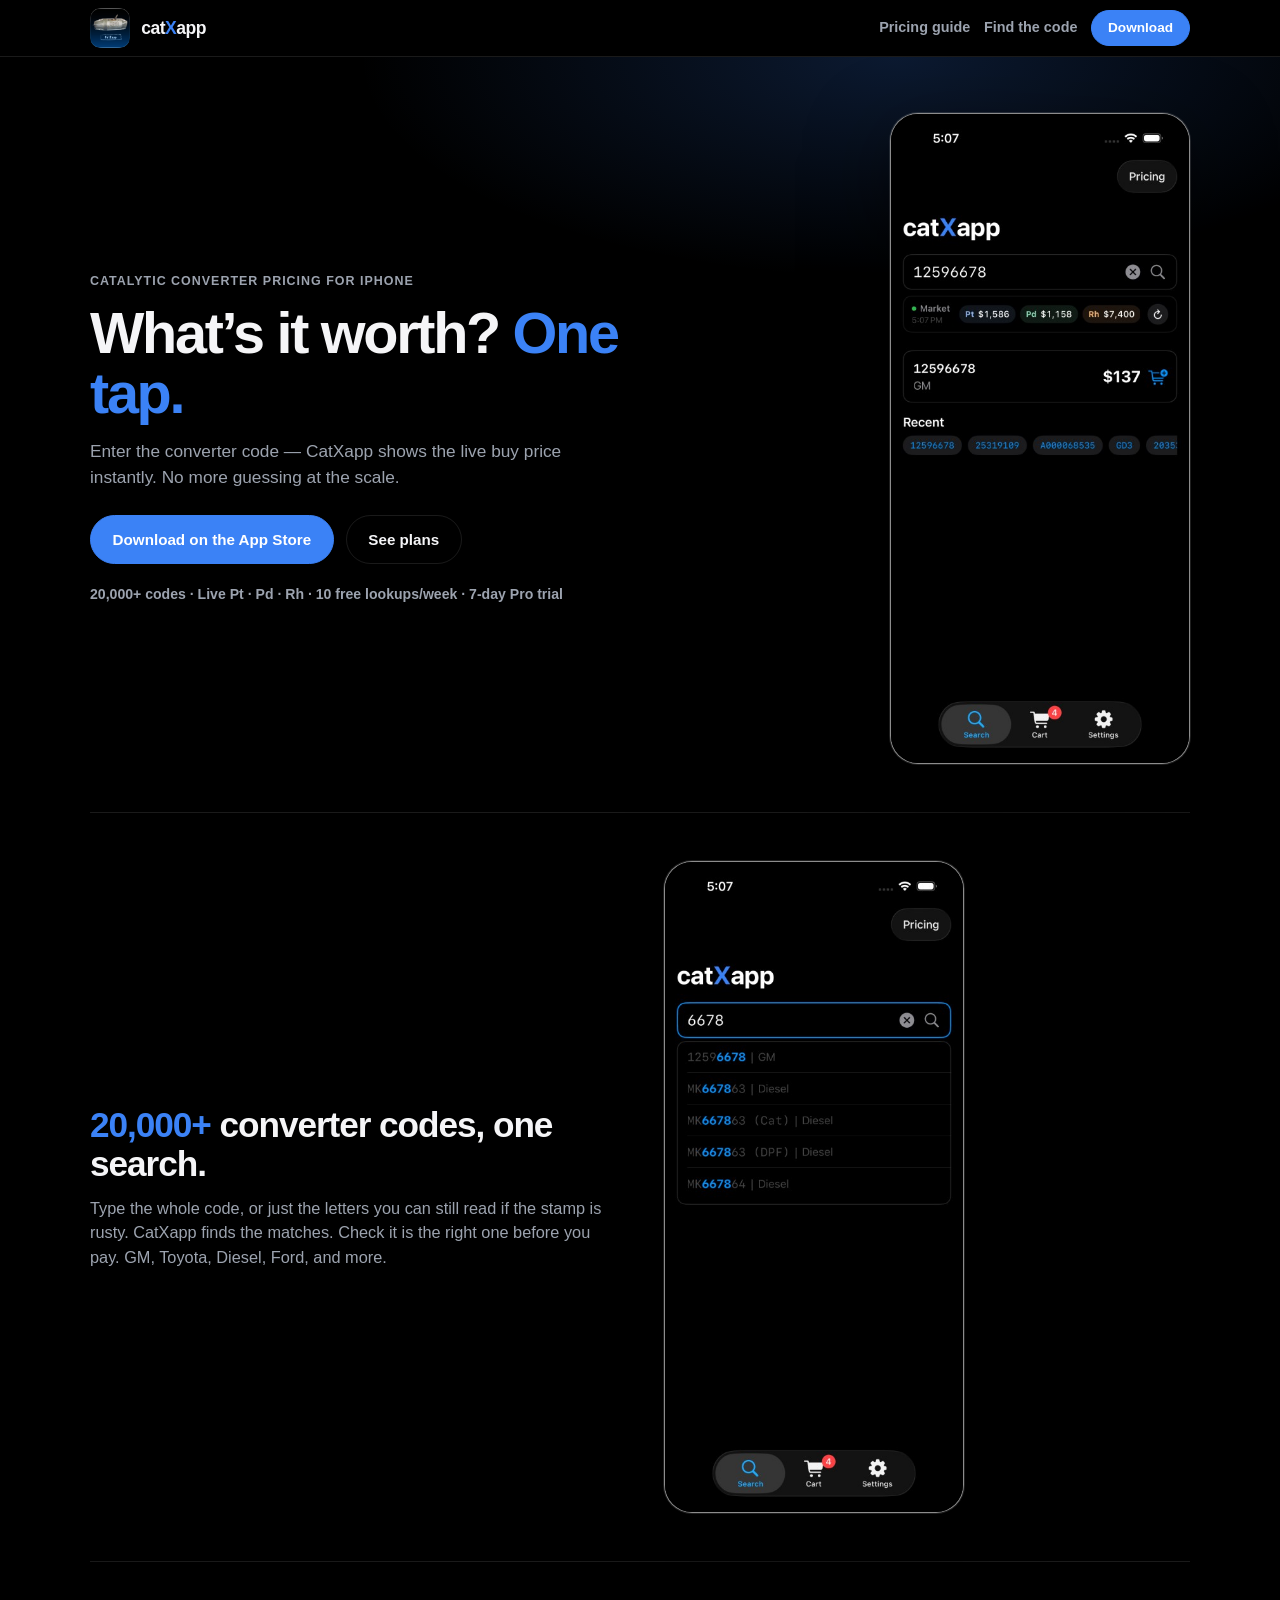
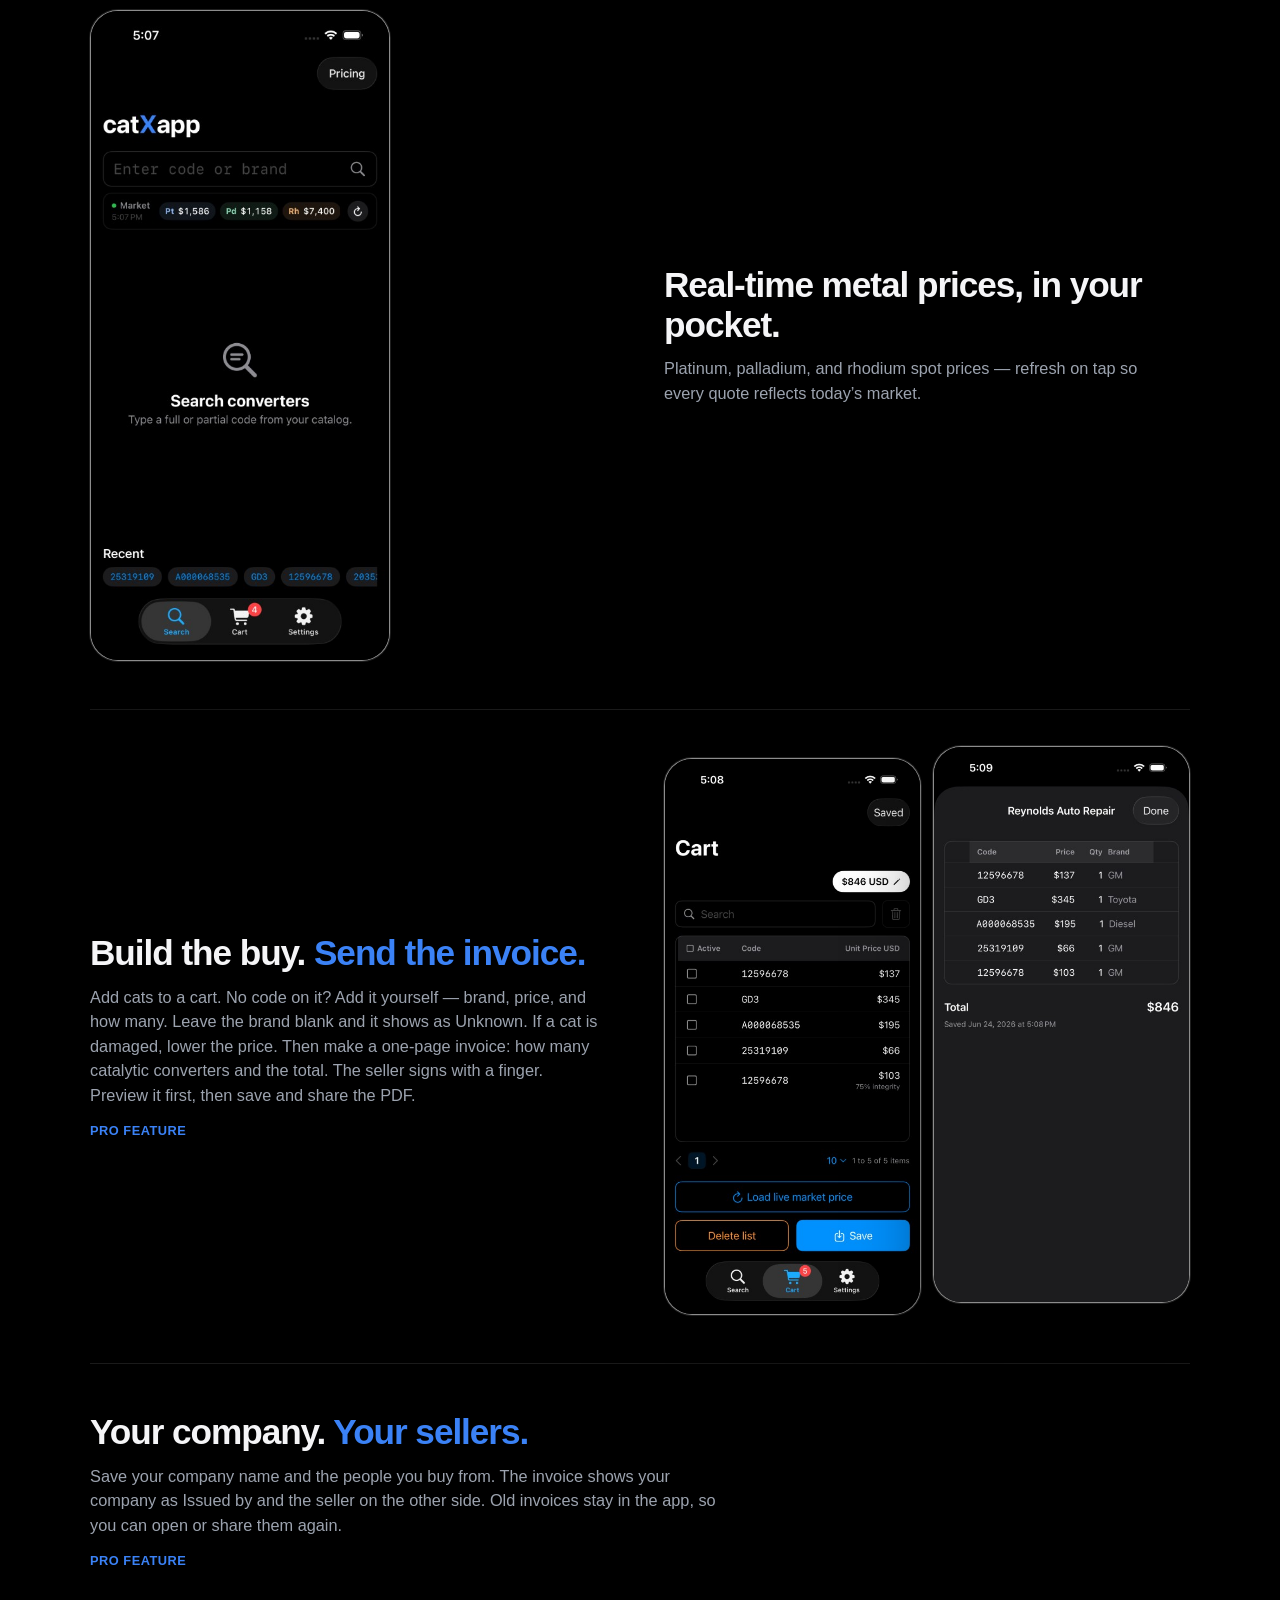
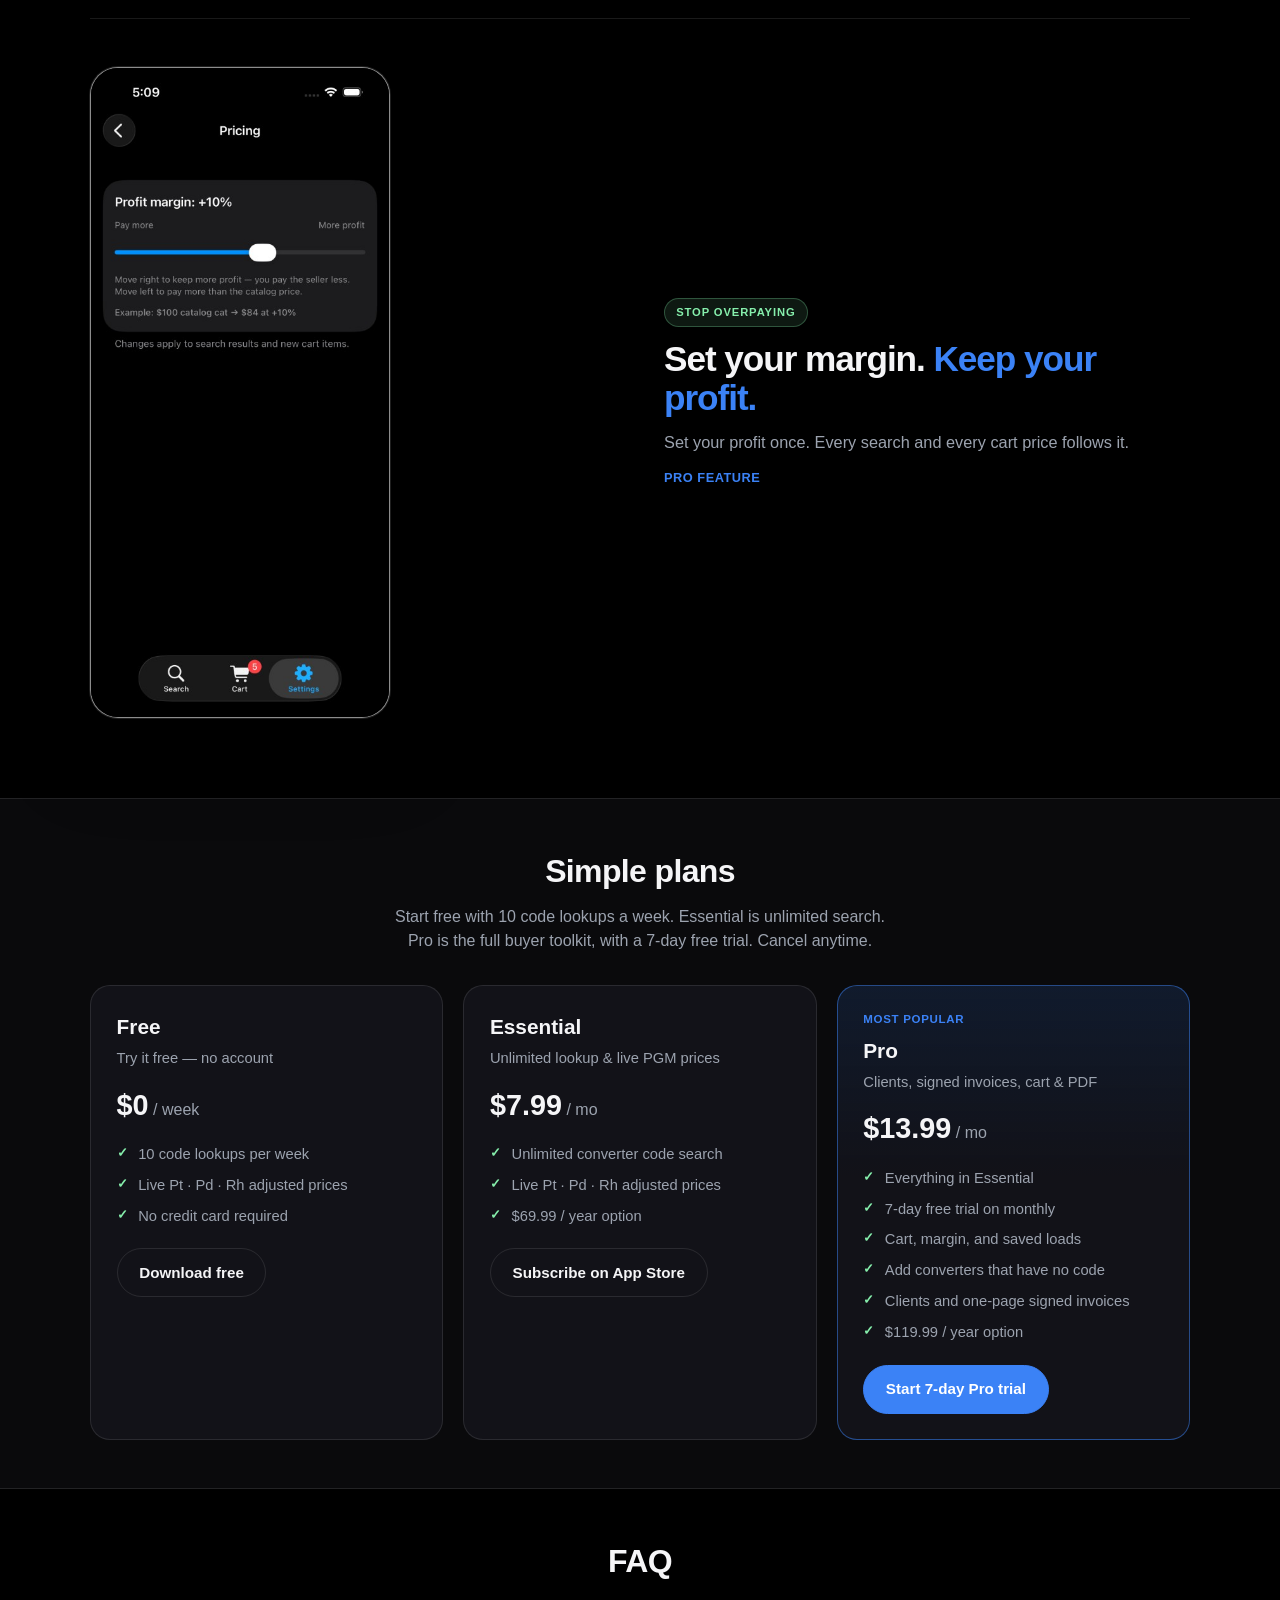
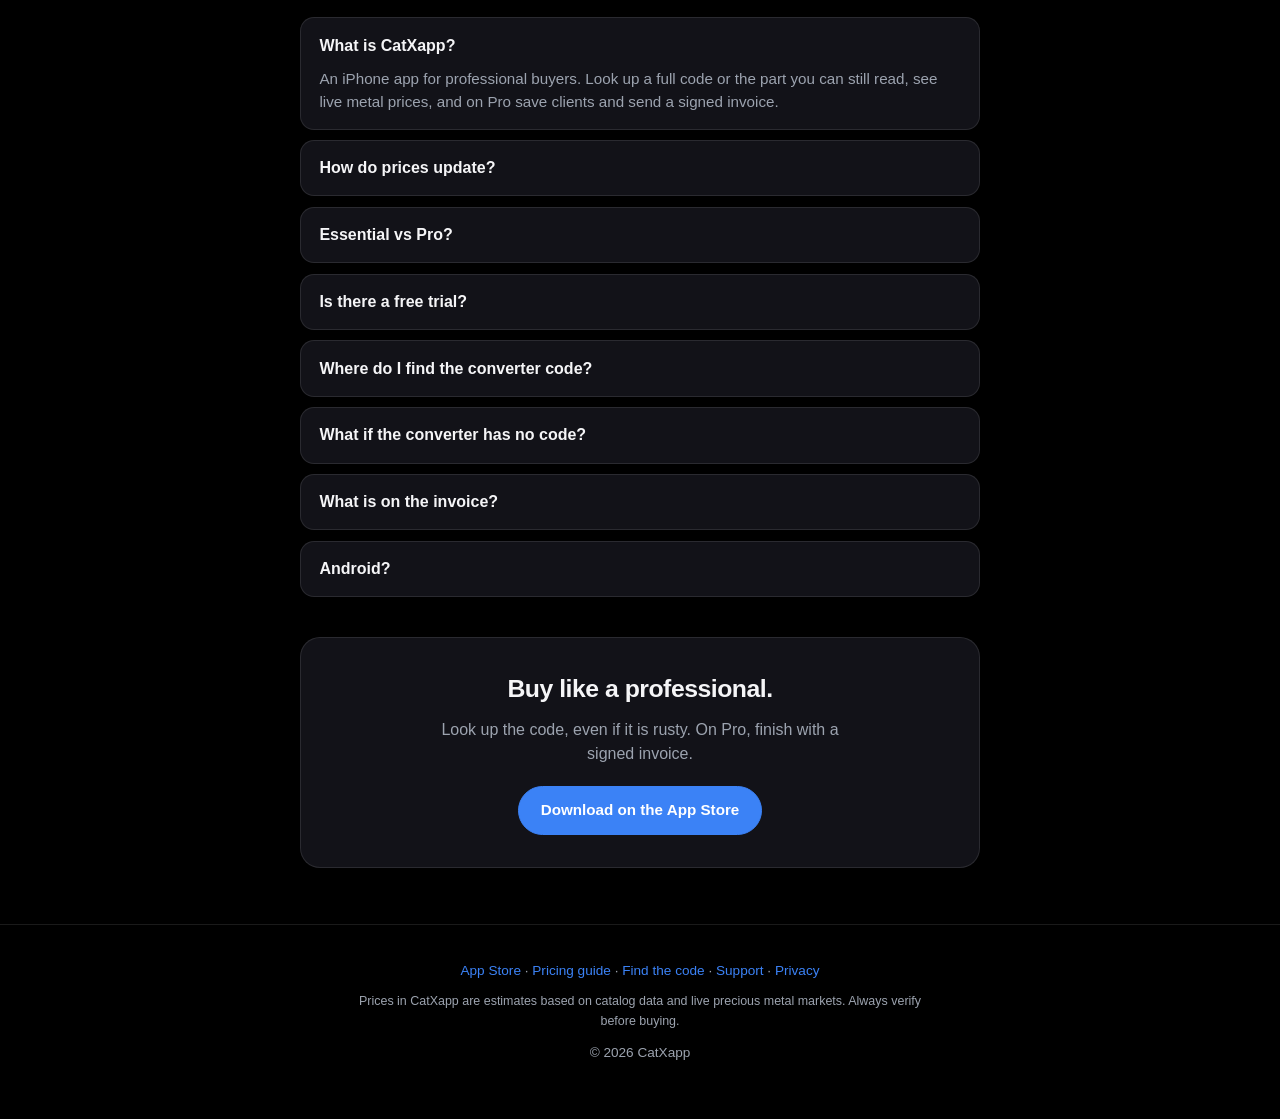
==== website/index.html @ 90f16582 "Keep the phone header to the logo and Download button. Co-authored-by: Cursor <cursoragent@cursor.co" ====
<!DOCTYPE html>
<html lang="en">
<head>
  <meta charset="UTF-8">
  <meta name="viewport" content="width=device-width, initial-scale=1.0">
  <meta name="facebook-domain-verification" content="h4gbcyn7iybbsrwvybiato51m6f7g4">
  <title>CatXapp — Catalytic Converter Price Lookup for iPhone</title>
  <meta name="description" content="CatXapp is the catalytic converter pricing app for professional buyers. Search full or partial codes, see live Pt·Pd·Rh prices, and on Pro build a cart, save clients, and send a signed one-page invoice. 10 free lookups/week. 7-day Pro trial.">
  <link rel="canonical" href="https://catxapp.com/">
  <meta name="robots" content="index, follow">
  <meta property="og:type" content="website">
  <meta property="og:site_name" content="CatXapp">
  <meta property="og:url" content="https://catxapp.com/">
  <meta property="og:title" content="CatXapp — Catalytic Converter Price Lookup for iPhone">
  <meta property="og:description" content="Know what every cat is worth. Search a full or rusty partial code, see live metal prices, and send a signed invoice. 10 free lookups/week. 7-day Pro trial.">
  <meta property="og:image" content="https://catxapp.com/assets/screenshots/01-search-result.png">
  <meta name="twitter:card" content="summary_large_image">
  <meta name="twitter:title" content="CatXapp — Catalytic Converter Price Lookup">
  <meta name="twitter:description" content="10 free lookups/week · full or partial codes · live Pt·Pd·Rh · signed invoices on Pro. iPhone.">
  <meta name="twitter:image" content="https://catxapp.com/assets/screenshots/01-search-result.png">
  <link rel="icon" type="image/png" href="assets/favicon.png">
  <link rel="apple-touch-icon" href="assets/apple-touch-icon.png">
  <link rel="stylesheet" href="styles.css?v=14">
  <script src="site-config.js?v=10"></script>
  <!-- Google tag (gtag.js) -->
  <script async src="https://www.googletagmanager.com/gtag/js?id=G-38ZSBYS0C1"></script>
  <script>
    window.dataLayer = window.dataLayer || [];
    function gtag(){dataLayer.push(arguments);}
    gtag('js', new Date());
    gtag('config', 'G-38ZSBYS0C1');
  </script>
  <script src="analytics.js?v=10"></script>
  <script type="application/ld+json">
  {
    "@context": "https://schema.org",
    "@graph": [
      {
        "@type": "Organization",
        "name": "CatXapp",
        "url": "https://catxapp.com/",
        "logo": "https://catxapp.com/assets/logo.png"
      },
      {
        "@type": "SoftwareApplication",
        "name": "CatXapp",
        "operatingSystem": "iOS",
        "applicationCategory": "BusinessApplication",
        "description": "Catalytic converter price lookup for professional buyers. Search full or partial codes, see live platinum, palladium, and rhodium prices, and on Pro save clients and send a signed one-page invoice.",
        "url": "https://catxapp.com/",
        "downloadUrl": "https://apps.apple.com/us/app/catxapp/id6784522794",
        "offers": {
          "@type": "AggregateOffer",
          "lowPrice": "7.99",
          "highPrice": "119.99",
          "priceCurrency": "USD",
          "offerCount": "4"
        }
      },
      {
        "@type": "FAQPage",
        "mainEntity": [
          {
            "@type": "Question",
            "name": "What is CatXapp?",
            "acceptedAnswer": {
              "@type": "Answer",
              "text": "CatXapp is an iPhone app for professional catalytic converter buyers. Search a full code or the part you can still read, see live metal prices, and on Pro build a cart, save clients, and send a signed one-page invoice."
            }
          },
          {
            "@type": "Question",
            "name": "How do converter prices update?",
            "acceptedAnswer": {
              "@type": "Answer",
              "text": "CatXapp adjusts catalog prices using live platinum, palladium, and rhodium spot markets. Tap refresh on the market strip to pull the latest spots."
            }
          },
          {
            "@type": "Question",
            "name": "What is the difference between Essential and Pro?",
            "acceptedAnswer": {
              "@type": "Answer",
              "text": "Essential is unlimited code lookup and live metal prices. Pro adds the cart, margin, saved loads, clients, and one-page purchase invoices with a finger signature. Free and Essential can see those screens. Pro is what unlocks them."
            }
          },
          {
            "@type": "Question",
            "name": "Is there a free trial?",
            "acceptedAnswer": {
              "@type": "Answer",
              "text": "Yes. New users get 10 free code lookups per week with no account. CatXapp Pro monthly also includes a 7-day free trial through the App Store. Cancel anytime in Apple Account settings."
            }
          },
          {
            "@type": "Question",
            "name": "Is CatXapp available on Android?",
            "acceptedAnswer": {
              "@type": "Answer",
              "text": "CatXapp is available on iPhone running iOS 17 or later through the App Store."
            }
          }
        ]
      }
    ]
  }
  </script>
</head>
<body>
  <noscript><img height="1" width="1" style="display:none" src="https://www.facebook.com/tr?id=1320758736438025&amp;ev=PageView&amp;noscript=1" alt=""></noscript>

  <header class="topbar">
    <div class="wrap topbar-inner">
      <a class="brand" href="/">
        <img src="assets/logo.png" alt="" width="40" height="40">
        <span class="wordmark" aria-label="catXapp"><span>cat</span><span class="x">X</span><span>app</span></span>
      </a>
      <div class="topbar-actions">
        <a class="topbar-link" href="how-to-price-catalytic-converter.html">Pricing guide</a>
        <a class="topbar-link" href="where-to-find-catalytic-converter-code.html">Find the code</a>
        <a class="btn btn-blue btn-small js-store" href="https://apps.apple.com/us/app/catxapp/id6784522794" rel="noopener">Download</a>
      </div>
    </div>
  </header>

  <main>
    <!-- Hero: one composition — brand already in topbar, headline + CTA + one visual -->
    <section class="hero">
      <div class="wrap hero-inner">
        <div class="hero-copy">
          <p class="kicker">Catalytic converter pricing for iPhone</p>
          <h1>What&rsquo;s it worth? <em>One tap.</em></h1>
          <p class="lede">Enter the converter code — CatXapp shows the live buy price instantly. No more guessing at the scale.</p>
          <div class="actions">
            <a class="btn btn-blue js-store" href="https://apps.apple.com/us/app/catxapp/id6784522794" rel="noopener">Download on the App Store</a>
            <a class="btn btn-outline" href="#pricing">See plans</a>
          </div>
          <p class="meta">20,000+ codes · Live Pt · Pd · Rh · 10 free lookups/week · 7-day Pro trial</p>
        </div>
        <figure class="phone">
          <img
            src="assets/screenshots/01-search-result.png"
            alt="CatXapp search result for converter code 12596678 with live market prices"
            width="470"
            height="1024"
            fetchpriority="high">
        </figure>
      </div>
    </section>

    <section class="features" id="features" aria-label="Features">
      <div class="wrap feature">
        <div class="feature-text">
          <h2><em>20,000+</em> converter codes, one search.</h2>
          <p>Type the whole code, or just the letters you can still read if the stamp is rusty. CatXapp finds the matches. Check it is the right one before you pay. GM, Toyota, Diesel, Ford, and more.</p>
        </div>
        <figure class="phone">
          <img src="assets/screenshots/02-partial-search.png" alt="CatXapp partial code search highlighting matching converter codes" width="470" height="1024" loading="lazy">
        </figure>
      </div>

      <div class="wrap feature feature-flip">
        <div class="feature-text">
          <h2>Real-time metal prices, in your pocket.</h2>
          <p>Platinum, palladium, and rhodium spot prices — refresh on tap so every quote reflects today&rsquo;s market.</p>
        </div>
        <figure class="phone">
          <img src="assets/screenshots/03-market-home.png" alt="CatXapp home screen with live platinum, palladium, and rhodium market strip" width="470" height="1024" loading="lazy">
        </figure>
      </div>

      <div class="wrap feature">
        <div class="feature-text">
          <h2>Build the buy. <em>Send the invoice.</em></h2>
          <p>Add cats to a cart. No code on it? Add it yourself — brand, price, and how many. Leave the brand blank and it shows as Unknown. If a cat is damaged, lower the price. Then make a one-page invoice: how many catalytic converters and the total. The seller signs with a finger. Preview it first, then save and share the PDF.</p>
          <p class="pro-note">Pro feature</p>
        </div>
        <div class="phone-pair">
          <figure class="phone phone-sm">
            <img src="assets/screenshots/04-cart.png" alt="CatXapp cart with converter codes and live market price button" width="470" height="1024" loading="lazy">
          </figure>
          <figure class="phone phone-sm">
            <img src="assets/screenshots/05-pdf-receipt.png" alt="CatXapp PDF receipt for Reynolds Auto Repair" width="470" height="1024" loading="lazy">
          </figure>
        </div>
      </div>

      <div class="wrap feature feature-solo">
        <div class="feature-text">
          <h2>Your company. <em>Your sellers.</em></h2>
          <p>Save your company name and the people you buy from. The invoice shows your company as Issued by and the seller on the other side. Old invoices stay in the app, so you can open or share them again.</p>
          <p class="pro-note">Pro feature</p>
        </div>
      </div>

      <div class="wrap feature feature-flip">
        <div class="feature-text">
          <p class="pill">Stop overpaying</p>
          <h2>Set your margin. <em>Keep your profit.</em></h2>
          <p>Set your profit once. Every search and every cart price follows it.</p>
          <p class="pro-note">Pro feature</p>
        </div>
        <figure class="phone">
          <img src="assets/screenshots/06-margin.png" alt="CatXapp profit margin slider in Pricing settings" width="470" height="1024" loading="lazy">
        </figure>
      </div>
    </section>

    <section class="pricing" id="pricing" aria-labelledby="pricing-title">
      <div class="wrap">
        <header class="block-head">
          <h2 id="pricing-title">Simple plans</h2>
          <p>Start free with 10 code lookups a week. Essential is unlimited search. Pro is the full buyer toolkit, with a 7-day free trial. Cancel anytime.</p>
        </header>
        <div class="plans">
          <article class="plan">
            <h3>Free</h3>
            <p class="plan-desc">Try it free — no account</p>
            <p class="plan-price"><strong>$0</strong> / week</p>
            <ul>
              <li>10 code lookups per week</li>
              <li>Live Pt · Pd · Rh adjusted prices</li>
              <li>No credit card required</li>
            </ul>
            <a class="btn btn-outline js-store" href="https://apps.apple.com/us/app/catxapp/id6784522794" rel="noopener">Download free</a>
          </article>
          <article class="plan">
            <h3>Essential</h3>
            <p class="plan-desc">Unlimited lookup &amp; live PGM prices</p>
            <p class="plan-price"><strong>$7.99</strong> / mo</p>
            <ul>
              <li>Unlimited converter code search</li>
              <li>Live Pt · Pd · Rh adjusted prices</li>
              <li>$69.99 / year option</li>
            </ul>
            <a class="btn btn-outline js-store" href="https://apps.apple.com/us/app/catxapp/id6784522794" rel="noopener">Subscribe on App Store</a>
          </article>
          <article class="plan plan-hot">
            <p class="plan-badge">Most popular</p>
            <h3>Pro</h3>
            <p class="plan-desc">Clients, signed invoices, cart &amp; PDF</p>
            <p class="plan-price"><strong>$13.99</strong> / mo</p>
            <ul>
              <li>Everything in Essential</li>
              <li>7-day free trial on monthly</li>
              <li>Cart, margin, and saved loads</li>
              <li>Add converters that have no code</li>
              <li>Clients and one-page signed invoices</li>
              <li>$119.99 / year option</li>
            </ul>
            <a class="btn btn-blue js-store" href="https://apps.apple.com/us/app/catxapp/id6784522794" rel="noopener">Start 7-day Pro trial</a>
          </article>
        </div>
      </div>
    </section>

    <section class="faq" id="faq" aria-labelledby="faq-title">
      <div class="wrap slim">
        <header class="block-head">
          <h2 id="faq-title">FAQ</h2>
        </header>
        <div class="faq-items">
          <details open>
            <summary>What is CatXapp?</summary>
            <p>An iPhone app for professional buyers. Look up a full code or the part you can still read, see live metal prices, and on Pro save clients and send a signed invoice.</p>
          </details>
          <details>
            <summary>How do prices update?</summary>
            <p>Catalog prices adjust with live platinum, palladium, and rhodium spots. Tap refresh on the market strip for the latest.</p>
          </details>
          <details>
            <summary>Essential vs Pro?</summary>
            <p>Free: 10 lookups a week. Essential: unlimited lookup and live metal prices. Pro: cart, margin, saved loads, clients, and one-page invoices with a finger signature. You can see Cart and Clients on any plan. Pro is what lets you use them.</p>
          </details>
          <details>
            <summary>Is there a free trial?</summary>
            <p>Yes. Download free and get 10 code lookups per week with no account. Pro monthly also includes a <strong>7-day</strong> free trial via the App Store. Cancel in Settings → Apple Account → Subscriptions.</p>
          </details>
          <details>
            <summary>Where do I find the converter code?</summary>
            <p>On the canister first — it may hide under the heat shield. Read our guide: <a href="where-to-find-catalytic-converter-code.html">where to find the code on a catalytic converter</a> (and how to read a rusty one).</p>
          </details>
          <details>
            <summary>What if the converter has no code?</summary>
            <p>On Pro, tap + in the cart and type a brand, price, and how many. If you leave the brand blank, the cart shows Unknown. These rows keep the price you typed.</p>
          </details>
          <details>
            <summary>What is on the invoice?</summary>
            <p>One page. Your company, the seller, how many catalytic converters, and the total price. Not a list of every code. You can add a finger signature, preview it before saving, and open it again from Invoices.</p>
          </details>
          <details>
            <summary>Android?</summary>
            <p>iPhone only for now — requires iOS 17 or later.</p>
          </details>
        </div>

        <div class="bottom-cta">
          <h2>Buy like a professional.</h2>
          <p>Look up the code, even if it is rusty. On Pro, finish with a signed invoice.</p>
          <a class="btn btn-blue js-store" href="https://apps.apple.com/us/app/catxapp/id6784522794" rel="noopener">Download on the App Store</a>
        </div>
      </div>
    </section>
  </main>

  <footer class="footer">
    <div class="wrap">
      <p>
        <a class="js-store" href="https://apps.apple.com/us/app/catxapp/id6784522794" rel="noopener">App Store</a>
        ·
        <a href="how-to-price-catalytic-converter.html">Pricing guide</a>
        ·
        <a href="where-to-find-catalytic-converter-code.html">Find the code</a>
        ·
        <a href="support.html">Support</a>
        ·
        <a href="privacy.html">Privacy</a>
      </p>
      <p class="fine">Prices in CatXapp are estimates based on catalog data and live precious metal markets. Always verify before buying.</p>
      <p class="copy">&copy; <span id="year"></span> CatXapp</p>
    </div>
  </footer>

  <script>
    document.getElementById("year").textContent = new Date().getFullYear();
    (function () {
      var config = window.SITE_CONFIG || {};
      var url = config.appStoreURL || "https://apps.apple.com/us/app/catxapp/id6784522794";
      document.querySelectorAll(".js-store").forEach(function (link) {
        link.href = url;
        link.addEventListener("click", function () {
          if (config.metaPixelId && typeof window.fbq === "function") {
            fbq("trackCustom", "AppStoreClick");
            fbq("track", "Contact");
          }
          if (config.googleAnalyticsId && typeof window.gtag === "function") {
            gtag("event", "store_click", {
              event_category: "engagement",
              event_label: "app_store"
            });
          }
          if (config.googleAdsId && config.googleAdsConversionLabel && typeof window.gtag === "function") {
            gtag("event", "conversion", {
              send_to: config.googleAdsId + "/" + config.googleAdsConversionLabel
            });
          }
        });
      });
    })();
  </script>
</body>
</html>
---- website/styles.css ----
:root {
  --bg: #000;
  --panel: #0a0a0c;
  --card: #121218;
  --line: rgba(255, 255, 255, 0.1);
  --text: #f5f5f7;
  --muted: #9ca3af;
  --blue: #3b82f6;
  --green: #86efac;
  --width: 1100px;
  --slim: 680px;
}

*, *::before, *::after { box-sizing: border-box; }
html { scroll-behavior: smooth; }
body {
  margin: 0;
  font-family: -apple-system, BlinkMacSystemFont, "SF Pro Text", "Segoe UI", Helvetica, Arial, sans-serif;
  background: var(--bg);
  color: var(--text);
  line-height: 1.5;
  -webkit-font-smoothing: antialiased;
}
img { max-width: 100%; height: auto; display: block; }
a { color: var(--blue); text-decoration: none; }
a:hover { text-decoration: underline; }
em { font-style: normal; color: var(--blue); }

.wrap {
  width: min(100% - 2rem, var(--width));
  margin-inline: auto;
}
.wrap.slim { width: min(100% - 2rem, var(--slim)); }

.wordmark { font-weight: 700; letter-spacing: -0.03em; font-size: 1.1rem; color: var(--text); }
.wordmark .x { color: var(--blue); }

/* Buttons — high specificity so they never fall back to bare links */
a.btn,
.btn {
  display: inline-flex !important;
  align-items: center;
  justify-content: center;
  gap: 0.4rem;
  padding: 0.9rem 1.35rem;
  font: inherit;
  font-size: 0.95rem;
  font-weight: 600;
  line-height: 1.2;
  border-radius: 999px;
  border: 1px solid transparent;
  text-decoration: none !important;
  cursor: pointer;
  white-space: nowrap;
  transition: opacity 0.15s ease, transform 0.15s ease;
}
a.btn:hover,
.btn:hover {
  opacity: 0.92;
  text-decoration: none !important;
}
a.btn-blue,
.btn-blue {
  color: #fff !important;
  background: var(--blue) !important;
  border-color: var(--blue);
}
a.btn-outline,
.btn-outline {
  color: var(--text) !important;
  background: transparent !important;
  border-color: var(--line);
}
a.btn-small,
.btn-small {
  padding: 0.55rem 1rem;
  font-size: 0.85rem;
}

.topbar {
  position: sticky;
  top: 0;
  z-index: 50;
  background: rgba(0, 0, 0, 0.88);
  backdrop-filter: blur(14px);
  border-bottom: 1px solid var(--line);
}
.topbar-inner {
  display: flex;
  align-items: center;
  justify-content: space-between;
  min-height: 3.5rem;
  gap: 1rem;
}
.topbar-actions {
  display: flex;
  align-items: center;
  flex-shrink: 0;
  gap: 0.85rem;
}
.topbar-link {
  color: var(--muted);
  font-size: 0.9rem;
  font-weight: 600;
  text-decoration: none;
  white-space: nowrap;
}
.topbar-link:hover {
  color: var(--text);
  text-decoration: none;
}
.topbar-link[aria-current="page"] {
  color: var(--text);
}
.brand {
  display: inline-flex;
  align-items: center;
  flex-shrink: 0;
  gap: 0.7rem;
  color: inherit;
  text-decoration: none;
  white-space: nowrap;
}
.brand:hover { text-decoration: none; }
.brand img {
  width: 40px;
  height: 40px;
  border-radius: 10px;
}

.hero {
  padding: 2.5rem 0 1rem;
  background: radial-gradient(ellipse 70% 50% at 70% 0%, rgba(59, 130, 246, 0.2), transparent 60%);
}
.hero-inner {
  display: grid;
  gap: 2rem;
  align-items: center;
}
.kicker {
  margin: 0 0 0.75rem;
  font-size: 0.78rem;
  font-weight: 650;
  letter-spacing: 0.08em;
  text-transform: uppercase;
  color: var(--muted);
}
.hero h1 {
  margin: 0;
  font-size: clamp(2.2rem, 6vw, 3.6rem);
  font-weight: 800;
  letter-spacing: -0.04em;
  line-height: 1.05;
}
.lede {
  margin: 1rem 0 0;
  font-size: 1.08rem;
  color: var(--muted);
  max-width: 30rem;
}
.actions {
  display: flex;
  flex-wrap: wrap;
  gap: 0.75rem;
  margin-top: 1.5rem;
}
.meta {
  margin: 1.25rem 0 0;
  font-size: 0.88rem;
  font-weight: 600;
  color: var(--muted);
}

/* Real Simulator screenshots in phone frames — no crop, no waitlist art */
.phone {
  margin: 0 auto;
  width: min(100%, 280px);
  border-radius: 28px;
  border: 1.5px solid rgba(255, 255, 255, 0.55);
  background: #000;
  overflow: hidden;
  box-shadow:
    0 0 0 1px rgba(255, 255, 255, 0.12),
    0 28px 80px rgba(0, 0, 0, 0.55);
}
.phone img {
  width: 100%;
  height: auto;
  display: block;
}
.phone-pair {
  display: flex;
  justify-content: center;
  align-items: flex-end;
  gap: 0.75rem;
}
.phone-sm {
  width: min(46%, 210px);
}
.phone-sm:last-child {
  transform: translateY(-12px);
}

.features { padding: 1rem 0 2rem; }
.feature {
  display: grid;
  gap: 1.75rem;
  align-items: center;
  padding: 2.5rem 0;
  border-top: 1px solid var(--line);
}
.feature-text h2 {
  margin: 0 0 0.75rem;
  font-size: clamp(1.55rem, 3.5vw, 2.2rem);
  letter-spacing: -0.03em;
  line-height: 1.12;
}
.feature-text p {
  margin: 0;
  color: var(--muted);
  font-size: 1.02rem;
  max-width: 32rem;
}
.feature-solo {
  grid-template-columns: 1fr;
}
.feature-solo .feature-text p {
  max-width: 40rem;
}
.pro-note {
  margin-top: 0.85rem !important;
  font-size: 0.8rem !important;
  font-weight: 700;
  letter-spacing: 0.04em;
  text-transform: uppercase;
  color: var(--blue) !important;
}
.pill {
  display: inline-block;
  margin: 0 0 0.75rem !important;
  padding: 0.3rem 0.7rem;
  font-size: 0.7rem !important;
  font-weight: 700;
  letter-spacing: 0.08em;
  text-transform: uppercase;
  color: var(--green) !important;
  background: rgba(134, 239, 172, 0.1);
  border: 1px solid rgba(134, 239, 172, 0.28);
  border-radius: 999px;
}

.pricing {
  padding: 3rem 0;
  background: var(--panel);
  border-top: 1px solid var(--line);
  border-bottom: 1px solid var(--line);
}
.block-head {
  text-align: center;
  margin-bottom: 2rem;
}
.block-head h2 {
  margin: 0;
  font-size: clamp(1.6rem, 3vw, 2rem);
  letter-spacing: -0.02em;
}
.block-head p {
  margin: 0.6rem auto 0;
  color: var(--muted);
  max-width: 32rem;
}
.plans {
  display: grid;
  gap: 1.25rem;
}
.plan {
  padding: 1.6rem;
  background: var(--card);
  border: 1px solid var(--line);
  border-radius: 20px;
}
.plan-hot {
  border-color: rgba(59, 130, 246, 0.5);
  background: linear-gradient(180deg, rgba(59, 130, 246, 0.14), var(--card) 42%);
}
.plan h3 { margin: 0; font-size: 1.3rem; }
.plan-badge {
  margin: 0 0 0.4rem;
  font-size: 0.72rem;
  font-weight: 700;
  letter-spacing: 0.06em;
  text-transform: uppercase;
  color: var(--blue);
}
.plan-desc {
  margin: 0.3rem 0 0.9rem;
  color: var(--muted);
  font-size: 0.92rem;
}
.plan-price {
  margin: 0 0 1rem;
  color: var(--muted);
}
.plan-price strong {
  font-size: 1.8rem;
  color: var(--text);
}
.plan ul {
  list-style: none;
  margin: 0 0 1.35rem;
  padding: 0;
  display: grid;
  gap: 0.55rem;
}
.plan li {
  position: relative;
  padding-left: 1.35rem;
  color: var(--muted);
  font-size: 0.92rem;
}
.plan li::before {
  content: "✓";
  position: absolute;
  left: 0;
  color: var(--green);
  font-weight: 700;
  font-size: 0.8rem;
}

.faq { padding: 3rem 0 3.5rem; }
.faq-items { display: grid; gap: 0.65rem; }
.faq-items details {
  background: var(--card);
  border: 1px solid var(--line);
  border-radius: 14px;
  padding: 0.95rem 1.15rem;
}
.faq-items summary {
  cursor: pointer;
  font-weight: 600;
  list-style: none;
}
.faq-items summary::-webkit-details-marker { display: none; }
.faq-items p {
  margin: 0.65rem 0 0;
  color: var(--muted);
  font-size: 0.95rem;
}

.bottom-cta {
  margin-top: 2.5rem;
  padding: 2rem 1.4rem;
  text-align: center;
  background: var(--card);
  border: 1px solid var(--line);
  border-radius: 20px;
}
.bottom-cta h2 {
  margin: 0;
  font-size: 1.55rem;
  letter-spacing: -0.02em;
}
.bottom-cta p {
  margin: 0.65rem auto 1.25rem;
  color: var(--muted);
  max-width: 28rem;
}

.footer {
  padding: 2.25rem 0 2.75rem;
  border-top: 1px solid var(--line);
  text-align: center;
  color: var(--muted);
  font-size: 0.85rem;
}
.footer p { margin: 0 0 0.7rem; }
.footer .fine {
  font-size: 0.78rem;
  line-height: 1.6;
  max-width: 36rem;
  margin-inline: auto;
}

/* Guide article */
.guide-hero {
  padding: 2.5rem 0 1.25rem;
  background: radial-gradient(ellipse 70% 50% at 50% 0%, rgba(59, 130, 246, 0.18), transparent 60%);
}
.guide-hero h1 {
  margin: 0 0 0.85rem;
  font-size: clamp(1.85rem, 4vw, 2.45rem);
  letter-spacing: -0.03em;
  line-height: 1.15;
}
.guide-hero .lede {
  margin: 0 0 1.35rem;
  color: var(--muted);
  font-size: 1.05rem;
  max-width: 36rem;
}
.guide-hero .actions {
  display: flex;
  flex-wrap: wrap;
  gap: 0.75rem;
}
.guide-body {
  padding: 0.5rem 0 3rem;
}
.guide-body section {
  margin: 0 0 2.25rem;
}
.guide-body h2 {
  margin: 0 0 0.75rem;
  font-size: 1.35rem;
  letter-spacing: -0.02em;
  color: var(--text);
}
.guide-body p {
  margin: 0 0 0.85rem;
  color: var(--muted);
  font-size: 1rem;
  line-height: 1.65;
}
.guide-body ul,
.guide-body ol {
  margin: 0 0 0.85rem;
  padding-left: 1.25rem;
  color: var(--muted);
  font-size: 1rem;
  line-height: 1.65;
}
.guide-body li { margin-bottom: 0.4rem; }
.guide-body li strong { color: var(--text); font-weight: 600; }
.guide-checklist {
  padding: 1.35rem 1.25rem;
  background: var(--card);
  border: 1px solid var(--line);
  border-radius: 18px;
}
.guide-checklist h2 { margin-top: 0; }
.guide-checklist .checklist {
  margin: 0;
  padding-left: 1.25rem;
}
.guide-body .faq { padding: 0; }
.guide-body .bottom-cta { margin-top: 0.5rem; }
.guide-related {
  margin: 0 0 1.5rem;
  color: var(--muted);
  font-size: 0.95rem;
}
.guide-related a { font-weight: 600; }
.guide-crumbs {
  margin: 0 0 1.25rem;
  font-size: 0.85rem;
  color: var(--muted);
}
.guide-crumbs a { color: var(--muted); }
.guide-crumbs a:hover { color: var(--text); }
@media (max-width: 700px) {
  .topbar-actions .topbar-link { display: none; }
}

/* Support / legal */
.legal-page { padding: 2rem 0 3rem; width: min(100% - 2rem, 720px); margin-inline: auto; }
.legal-page h1 { font-size: 1.75rem; margin-bottom: 0.5rem; }
.legal-page h2 { font-size: 1.1rem; margin-top: 1.75rem; margin-bottom: 0.5rem; }
.legal-page p, .legal-page li { color: var(--muted); font-size: 0.95rem; }
.legal-page ul { padding-left: 1.25rem; }
.back-link { display: inline-block; margin-bottom: 1.5rem; font-size: 0.9rem; }
.support-intro { margin: 0 0 1.5rem; color: var(--muted); font-size: 0.95rem; max-width: 34rem; }
.support-card {
  margin: 0 0 1.5rem;
  padding: 1.5rem 1.35rem;
  background: var(--panel);
  border: 1px solid var(--line);
  border-radius: 18px;
}
.support-card__title { margin: 0 0 1rem; font-size: 1.15rem; font-weight: 700; color: var(--text); }
.support-notice {
  padding: 0.85rem 1rem;
  background: var(--card);
  border: 1px solid var(--line);
  border-radius: 10px;
  font-size: 0.9rem;
  color: var(--muted);
}
.support-notice p { margin: 0; }
.support-notice code { font-size: 0.85em; color: var(--text); }
.support-note { margin: 0; font-size: 0.85rem; color: var(--muted); max-width: 34rem; line-height: 1.55; }
.site-form { display: grid; gap: 0.85rem; }
.form-field { display: grid; gap: 0.35rem; }
.form-label { font-size: 0.85rem; font-weight: 600; color: var(--text); }
.form-label-optional { font-weight: 400; color: var(--muted); }
.site-form input,
.site-form textarea {
  width: 100%;
  padding: 0.7rem 0.85rem;
  font: inherit;
  font-size: 0.95rem;
  color: var(--text);
  background: var(--card);
  border: 1px solid var(--line);
  border-radius: 10px;
  outline: none;
  resize: vertical;
}
.site-form textarea { min-height: 7rem; }
.site-form input:focus,
.site-form textarea:focus { border-color: rgba(59, 130, 246, 0.55); }
.form-submit {
  margin-top: 0.25rem;
  width: 100%;
  padding: 0.8rem 1rem;
  font: inherit;
  font-size: 0.95rem;
  font-weight: 600;
  color: #fff;
  background: var(--blue);
  border: none;
  border-radius: 10px;
  cursor: pointer;
}
.form-status { margin: 0.25rem 0 0; font-size: 0.95rem; font-weight: 600; text-align: center; }
.form-status--success { color: var(--green); }
.form-status--error { color: #fca5a5; }
.site-footer {
  padding: 2rem 0;
  border-top: 1px solid var(--line);
  text-align: center;
  color: var(--muted);
  font-size: 0.85rem;
}
.container { width: min(100% - 2rem, 720px); margin-inline: auto; }

@media (min-width: 900px) {
  .hero { padding: 3.5rem 0 2rem; }
  .hero-inner {
    grid-template-columns: 1.15fr 0.85fr;
    gap: 3rem;
  }
  .phone {
    width: min(100%, 300px);
    margin-inline: 0;
  }
  .hero .phone {
    margin-inline: auto 0;
  }
  .feature {
    grid-template-columns: 1fr 1fr;
    gap: 3rem;
    padding: 3rem 0;
  }
  .feature-solo {
    grid-template-columns: 1fr;
  }
  .feature-flip .feature-text { order: 2; }
  .feature-flip .phone,
  .feature-flip .phone-pair { order: 1; }
  .phone-pair {
    justify-content: flex-start;
  }
  .feature-flip .phone-pair {
    justify-content: flex-end;
  }
  .plans {
    grid-template-columns: repeat(3, 1fr);
    gap: 1.25rem;
    align-items: stretch;
  }
}
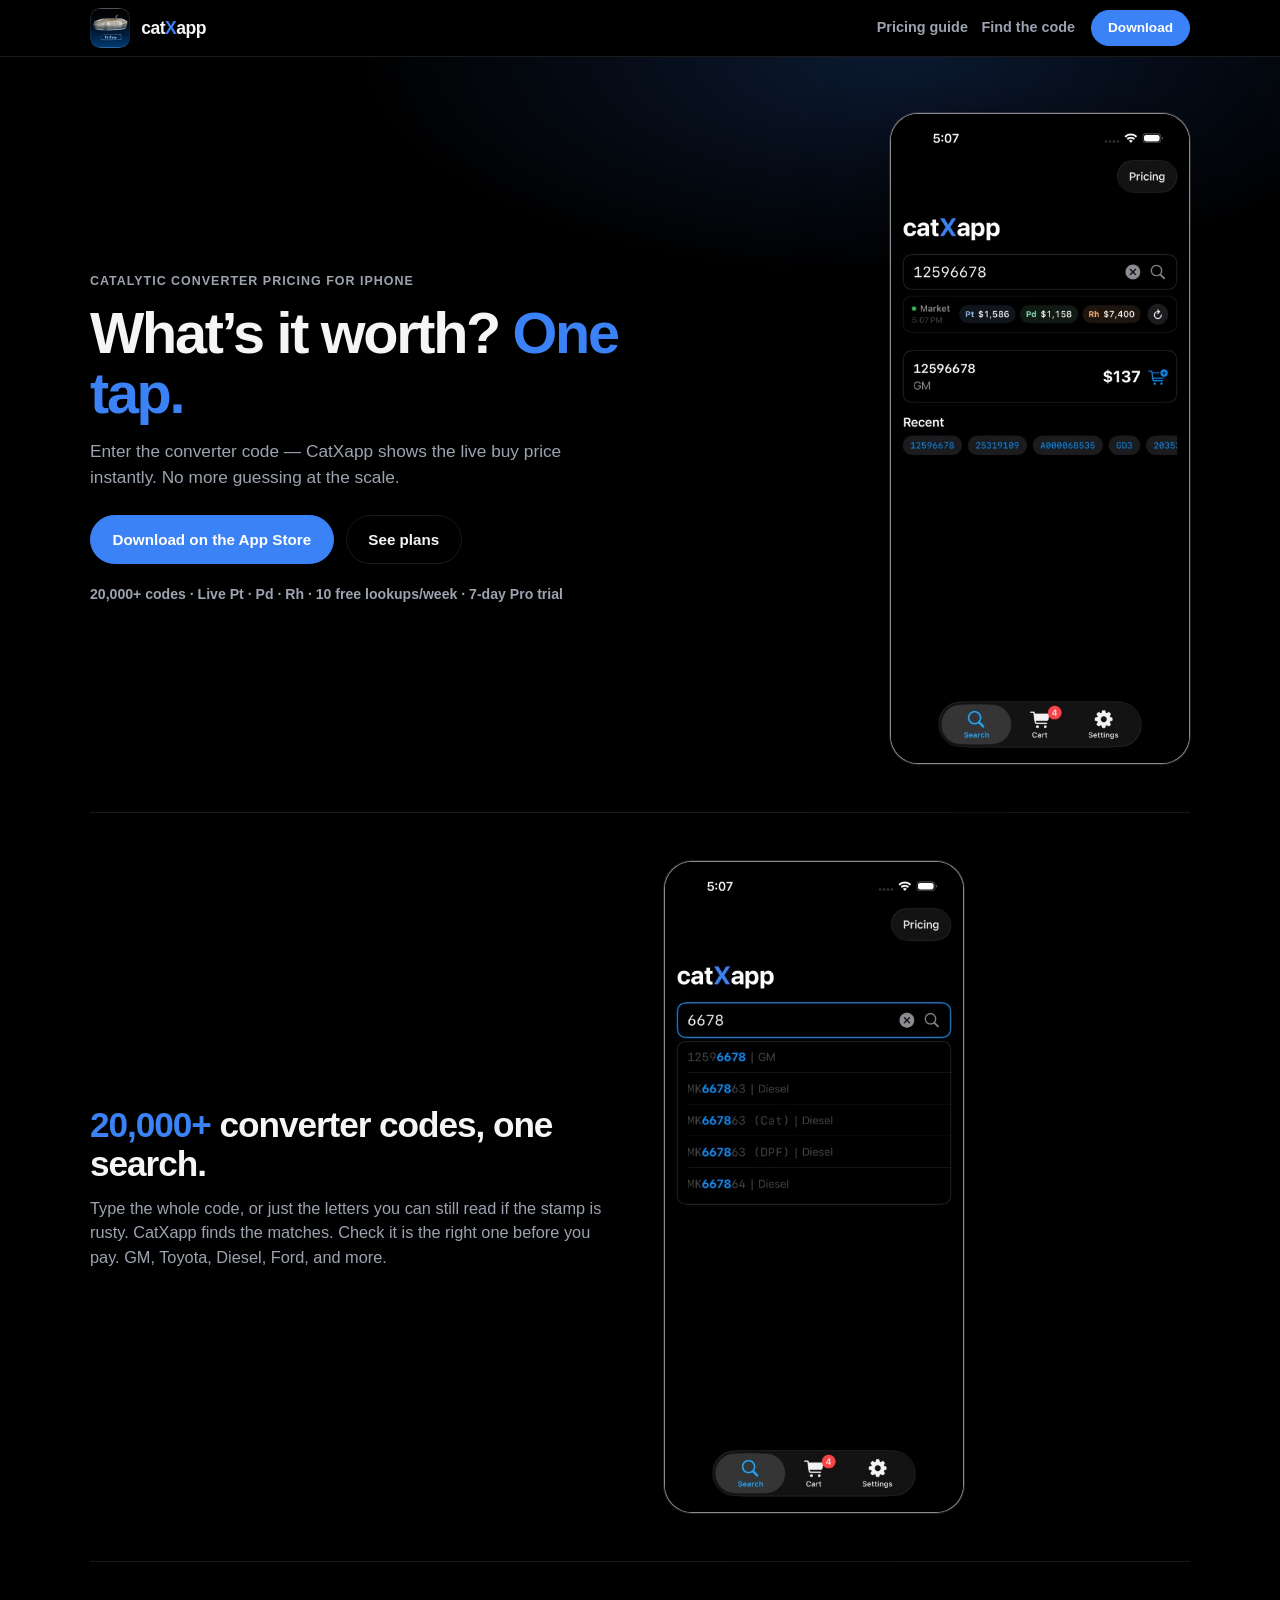
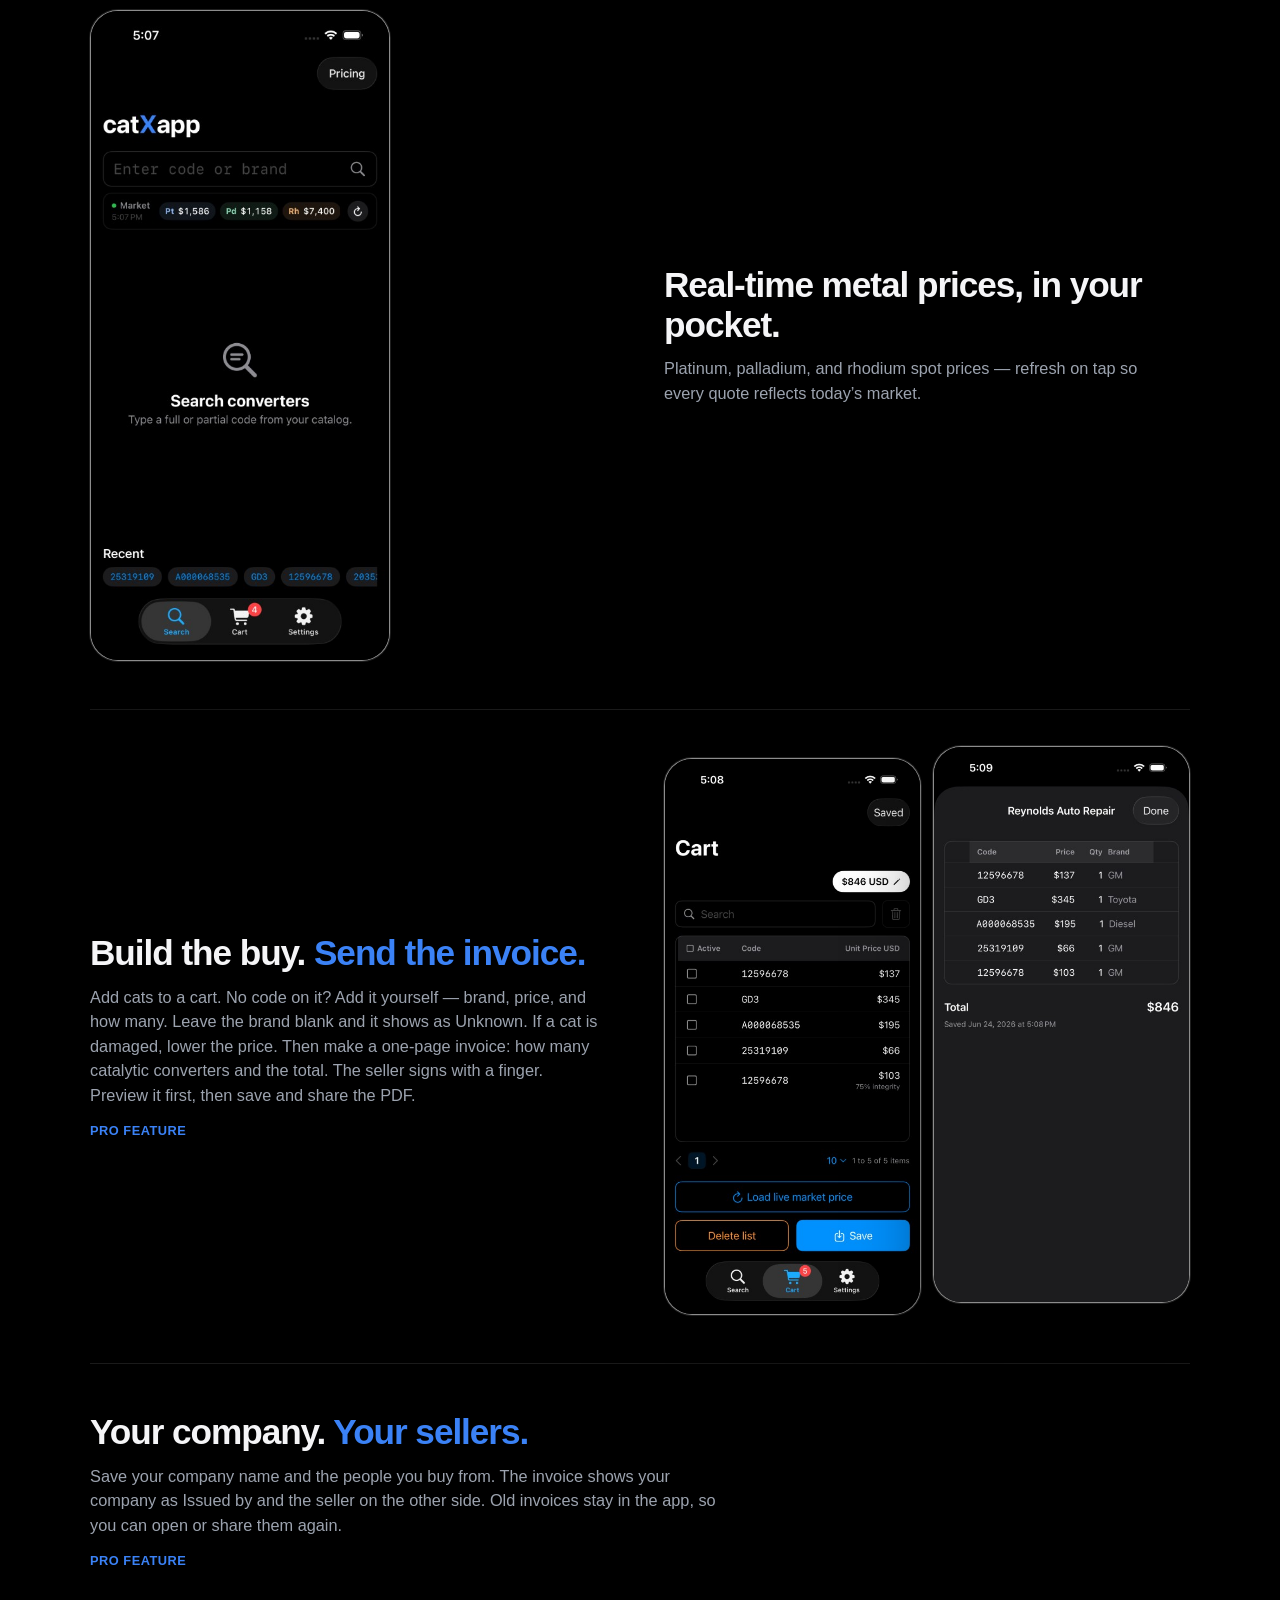
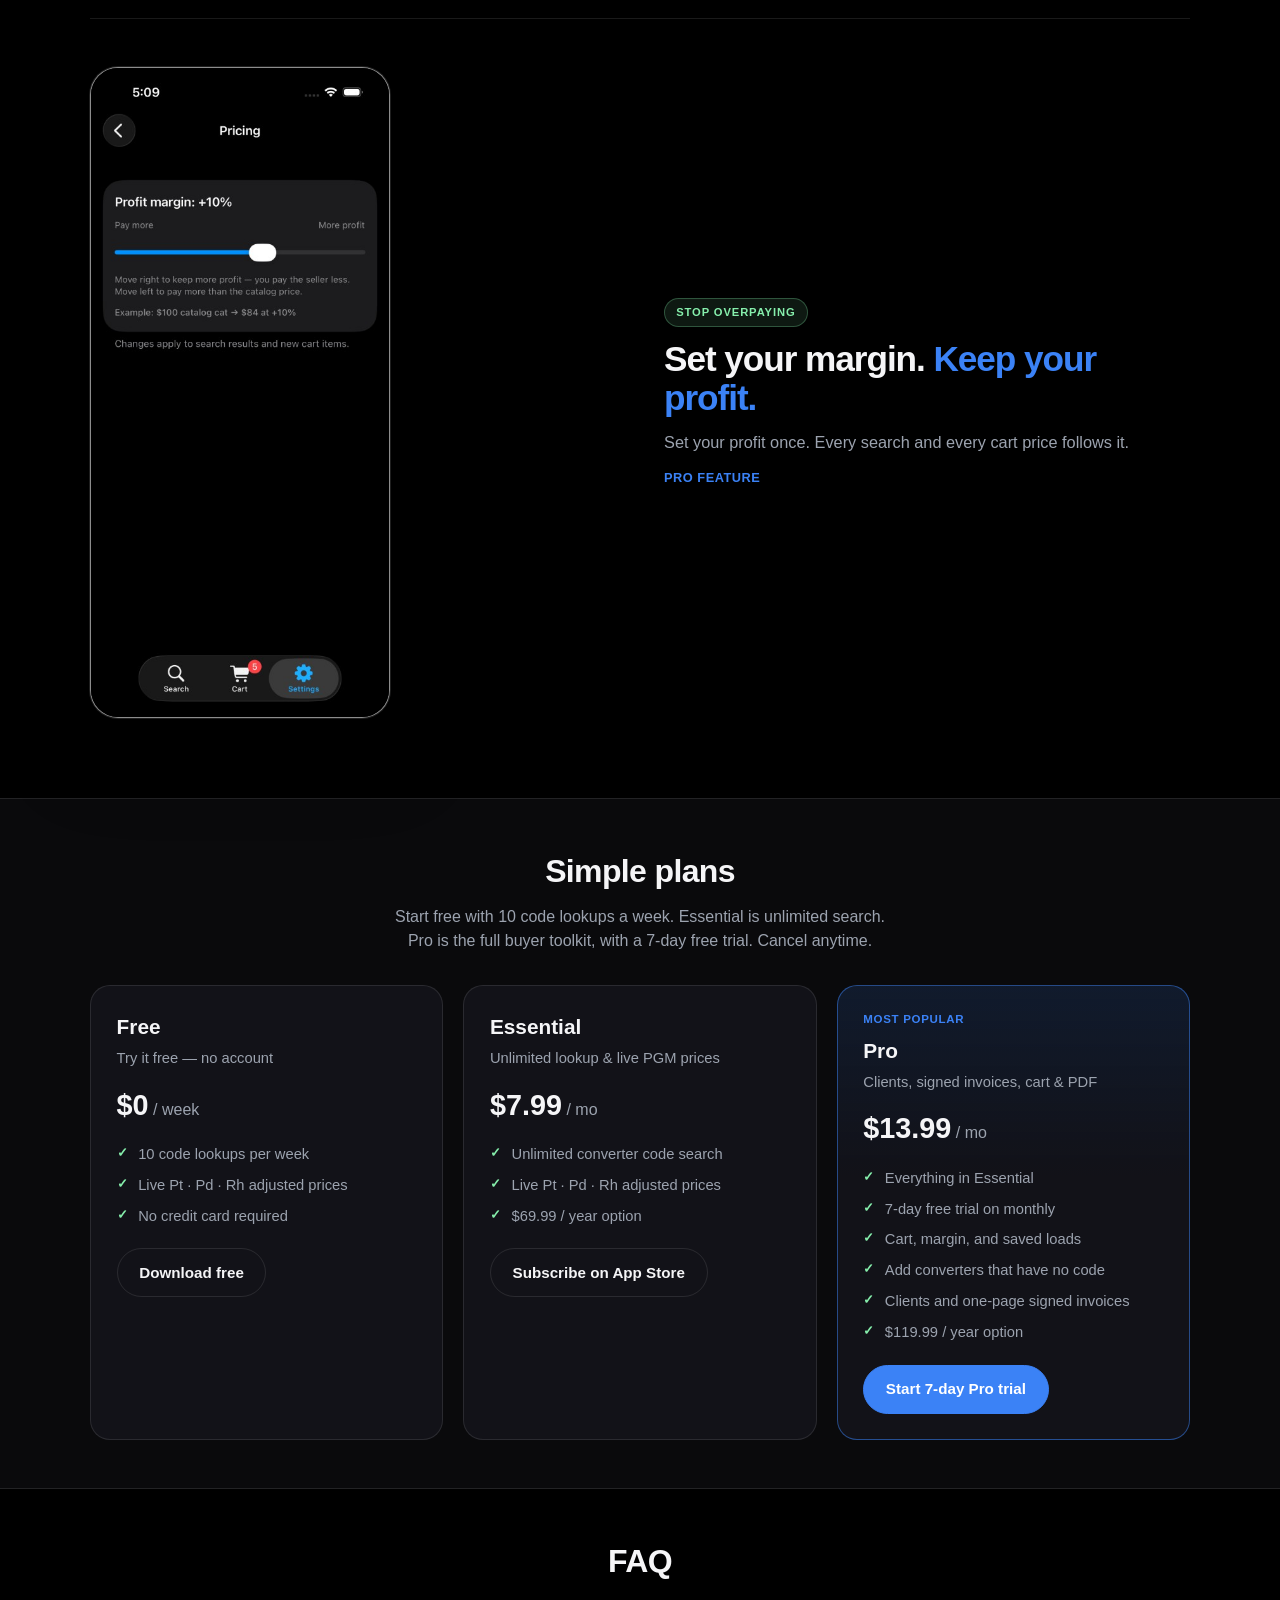
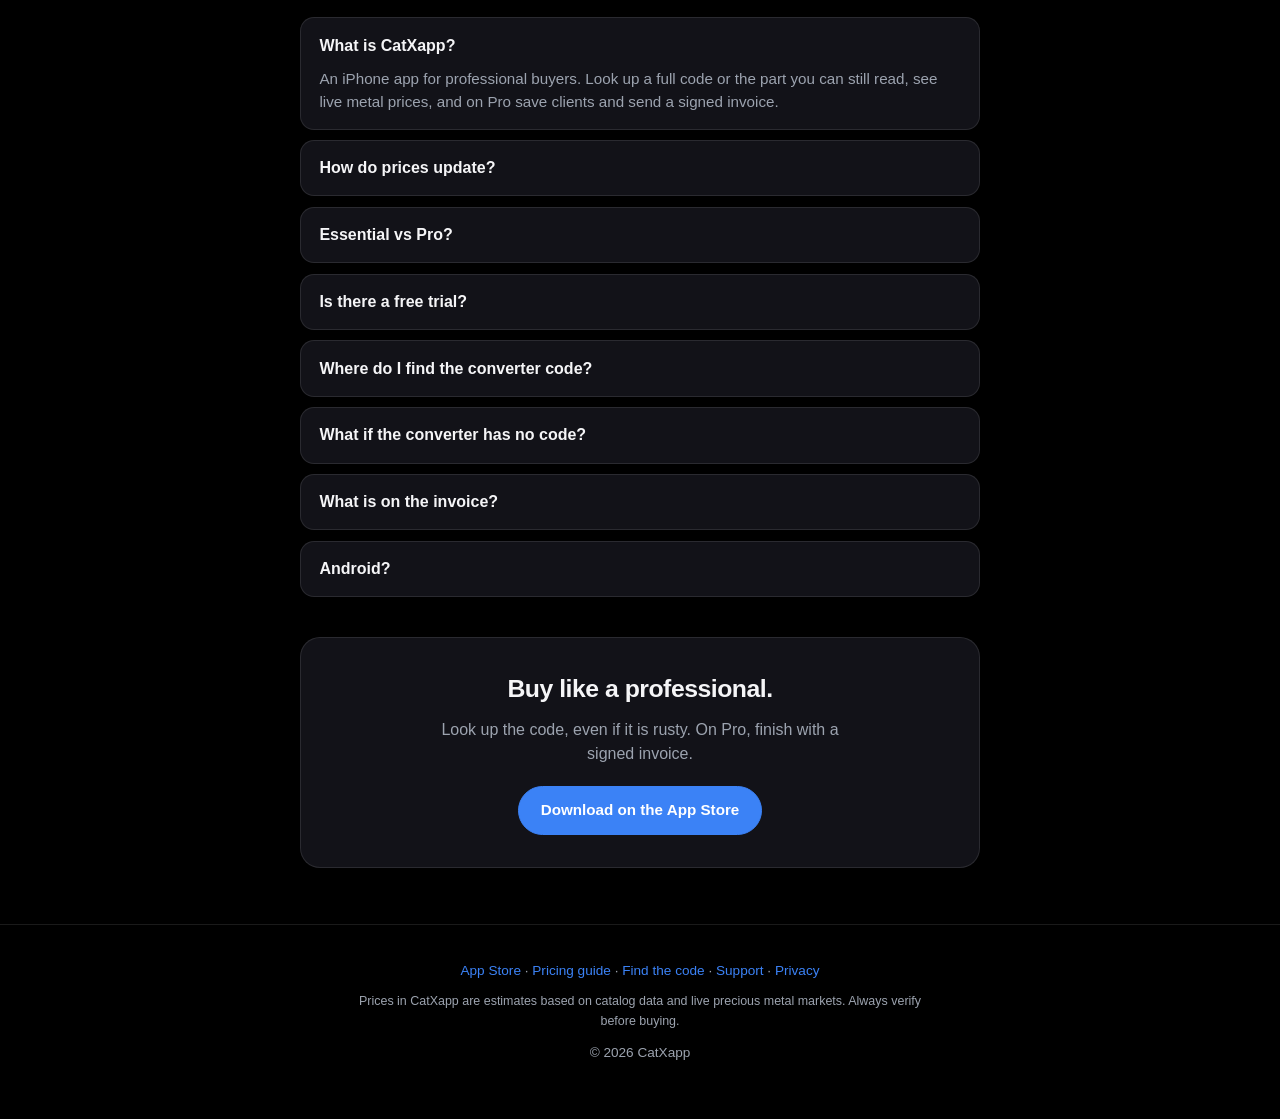
==== commit eaecef99: "Show the guide links under the logo on a phone. Co-authored-by: Cursor <cursoragent@cursor.com>" ====
--- a/website/index.html
+++ b/website/index.html
@@ -20,7 +20,7 @@
   <meta name="twitter:image" content="https://catxapp.com/assets/screenshots/01-search-result.png">
   <link rel="icon" type="image/png" href="assets/favicon.png">
   <link rel="apple-touch-icon" href="assets/apple-touch-icon.png">
-  <link rel="stylesheet" href="styles.css?v=14">
+  <link rel="stylesheet" href="styles.css?v=17">
   <script src="site-config.js?v=10"></script>
   <!-- Google tag (gtag.js) -->
   <script async src="https://www.googletagmanager.com/gtag/js?id=G-38ZSBYS0C1"></script>
@@ -115,11 +115,11 @@
         <img src="assets/logo.png" alt="" width="40" height="40">
         <span class="wordmark" aria-label="catXapp"><span>cat</span><span class="x">X</span><span>app</span></span>
       </a>
-      <div class="topbar-actions">
+      <nav class="topbar-links" aria-label="Guides">
         <a class="topbar-link" href="how-to-price-catalytic-converter.html">Pricing guide</a>
         <a class="topbar-link" href="where-to-find-catalytic-converter-code.html">Find the code</a>
-        <a class="btn btn-blue btn-small js-store" href="https://apps.apple.com/us/app/catxapp/id6784522794" rel="noopener">Download</a>
-      </div>
+      </nav>
+      <a class="btn btn-blue btn-small js-store" href="https://apps.apple.com/us/app/catxapp/id6784522794" rel="noopener">Download</a>
     </div>
   </header>
 
--- a/website/styles.css
+++ b/website/styles.css
@@ -92,11 +92,11 @@
   min-height: 3.5rem;
   gap: 1rem;
 }
-.topbar-actions {
+.topbar-links {
   display: flex;
   align-items: center;
-  flex-shrink: 0;
   gap: 0.85rem;
+  margin-left: auto;
 }
 .topbar-link {
   color: var(--muted);
@@ -458,7 +458,19 @@
 .guide-crumbs a { color: var(--muted); }
 .guide-crumbs a:hover { color: var(--text); }
 @media (max-width: 700px) {
-  .topbar-actions .topbar-link { display: none; }
+  .topbar-inner {
+    flex-wrap: wrap;
+    row-gap: 0.1rem;
+    padding-bottom: 0.55rem;
+  }
+  .topbar-links {
+    order: 1;
+    flex-basis: 100%;
+    margin-left: 0;
+    padding-top: 0.15rem;
+  }
+  .topbar-inner > .btn { margin-left: auto; }
+  .topbar-link { font-size: 0.85rem; }
 }
 
 /* Support / legal */
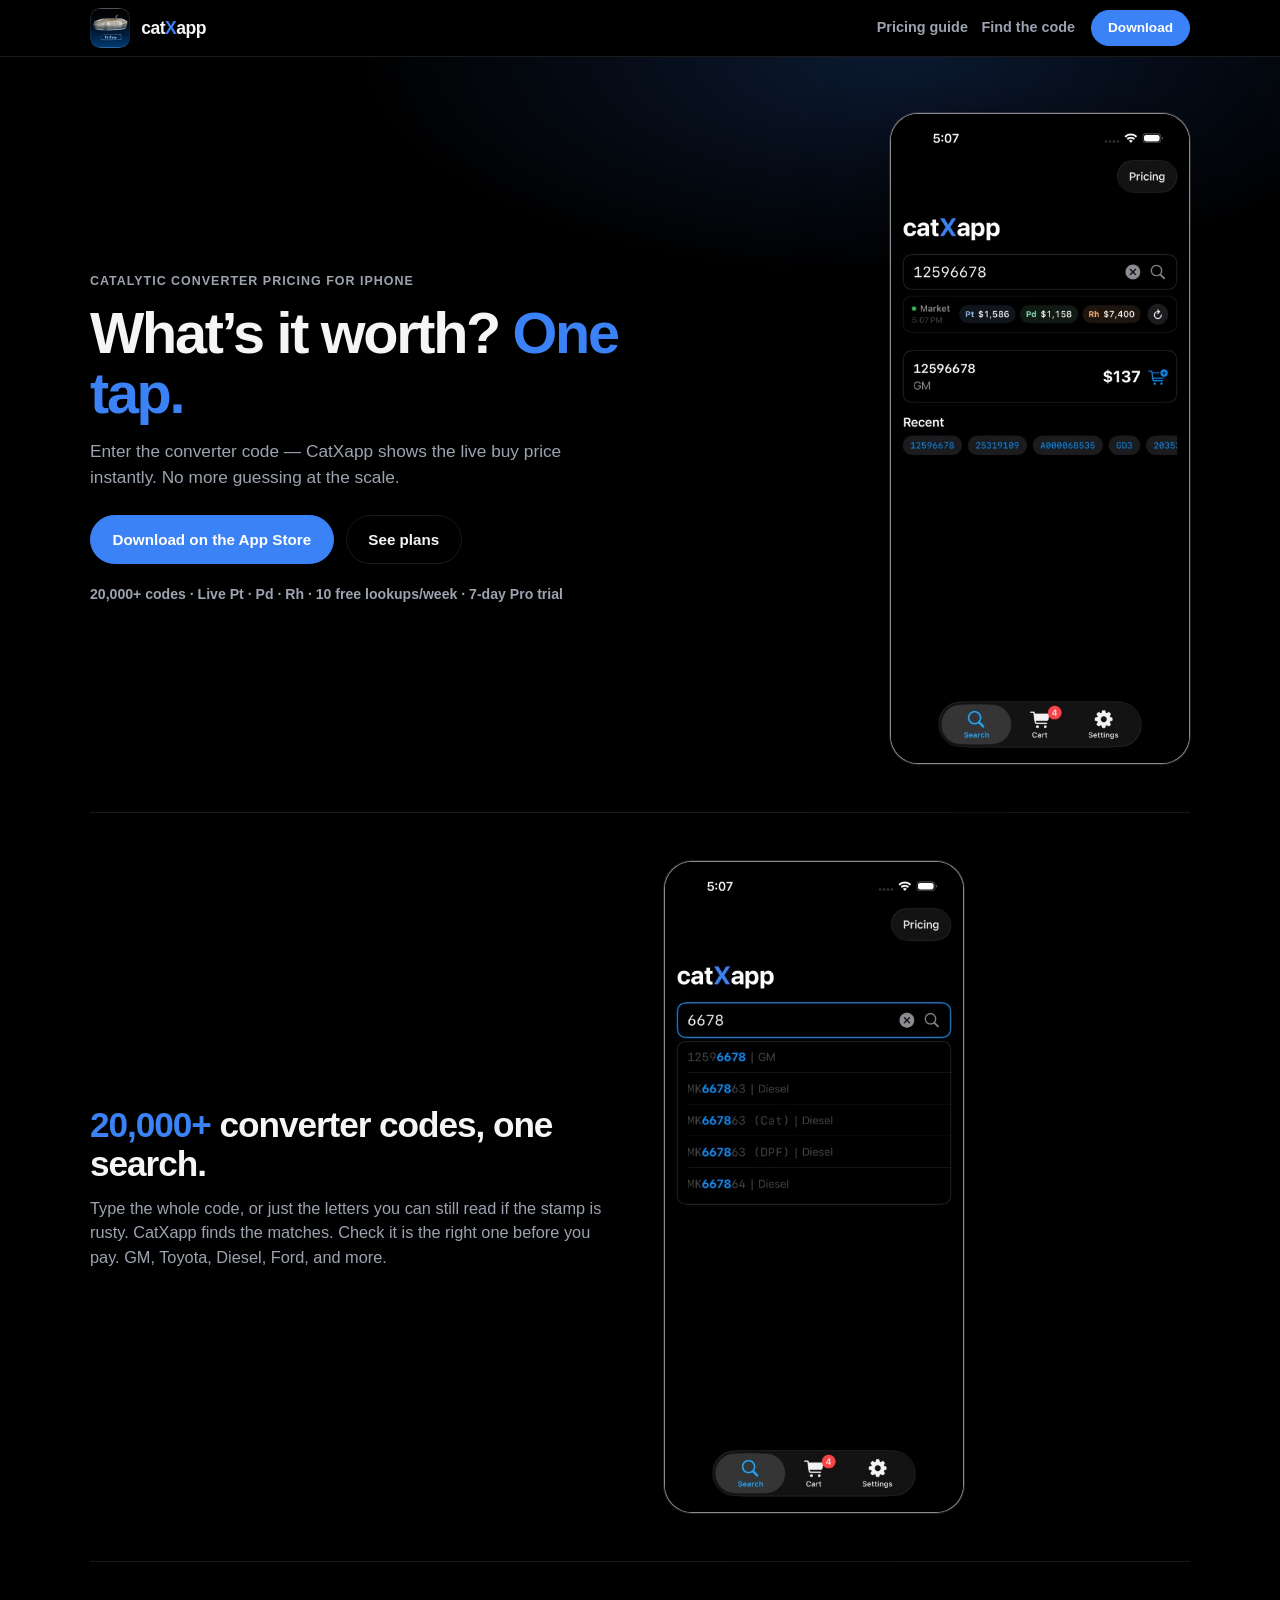
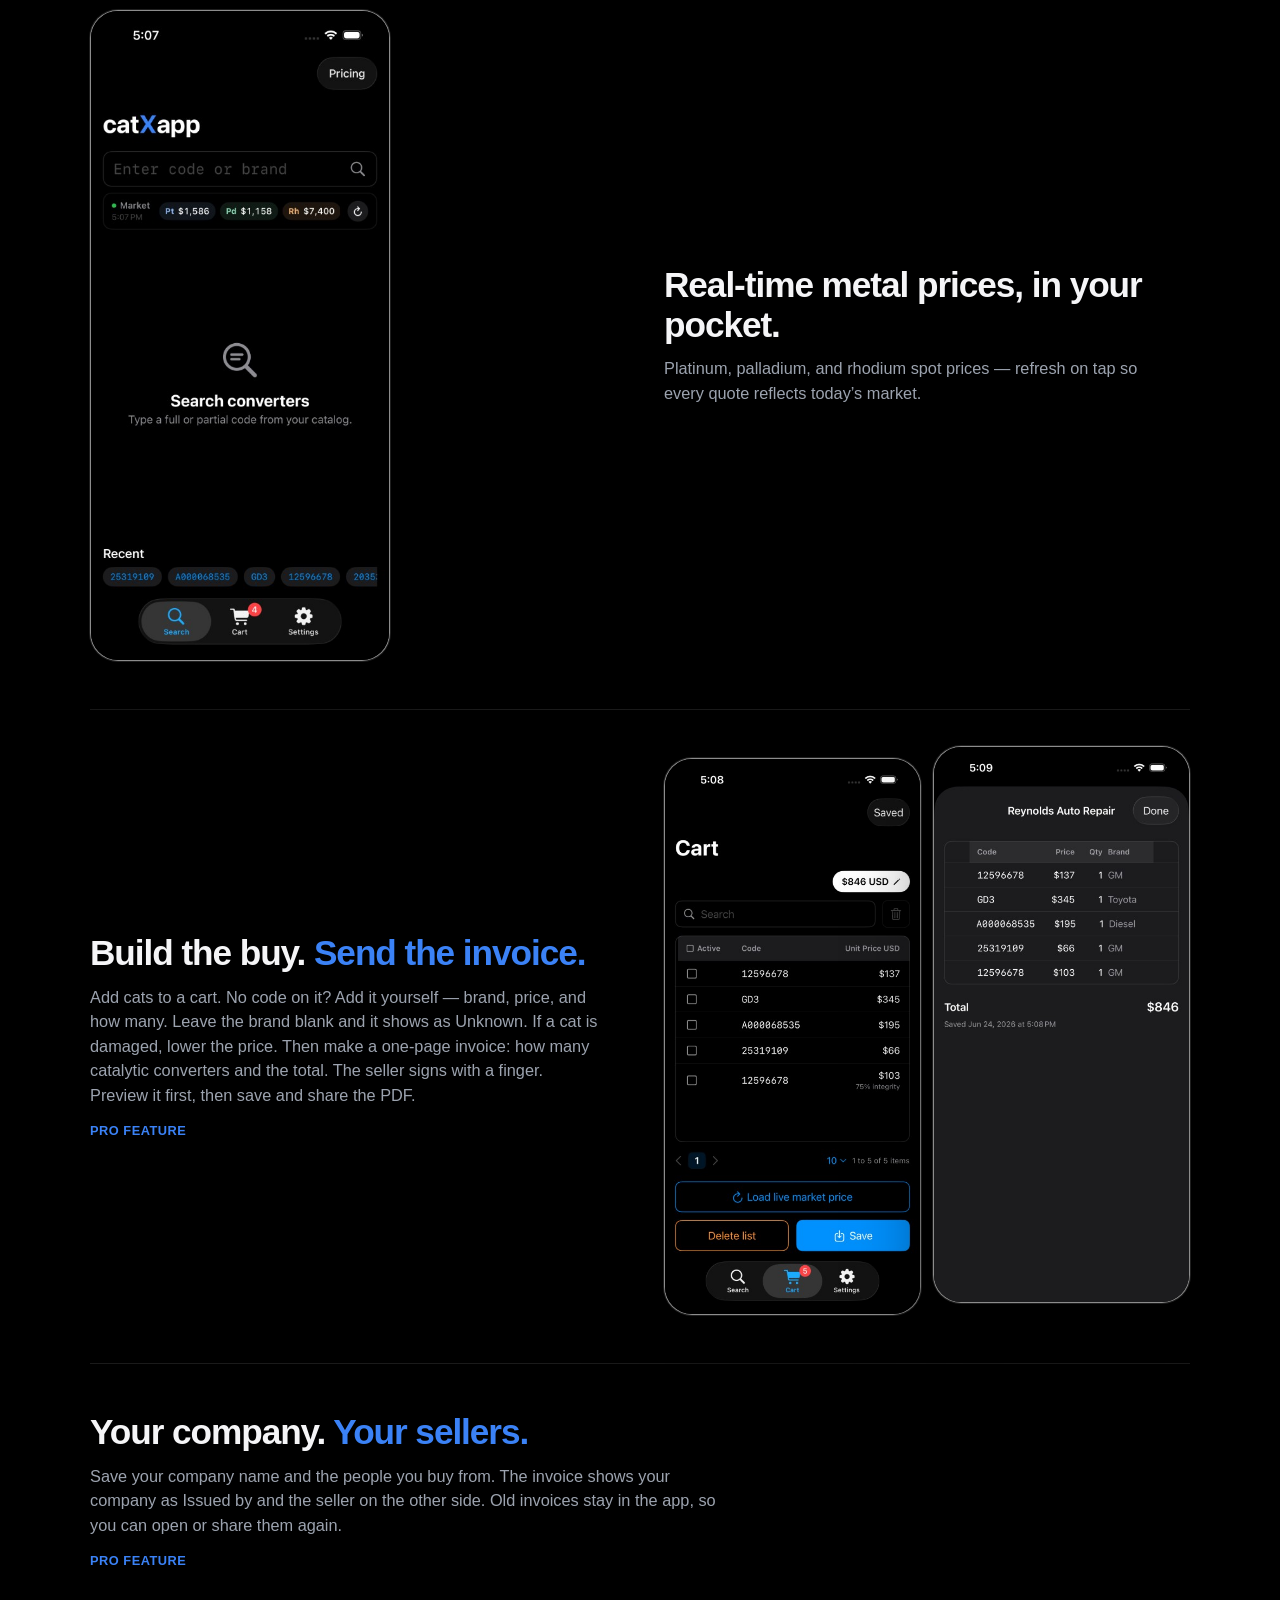
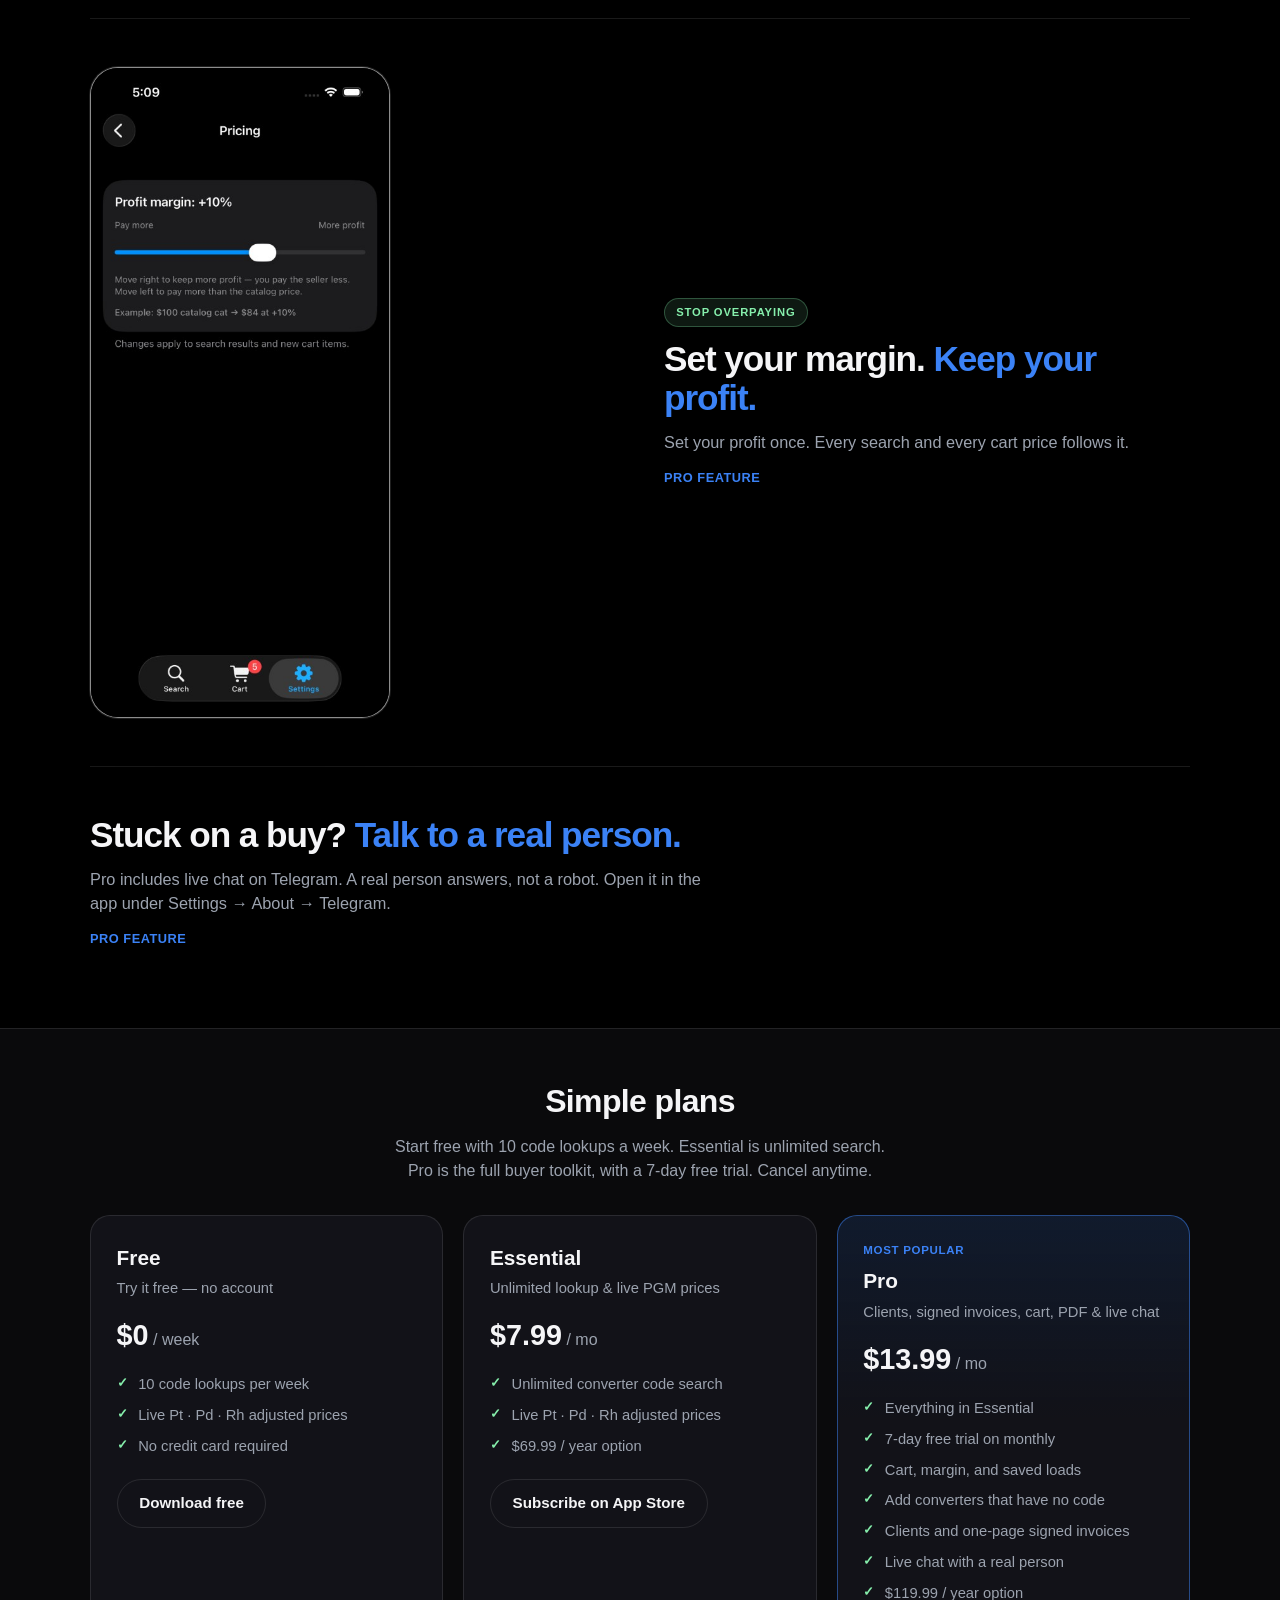
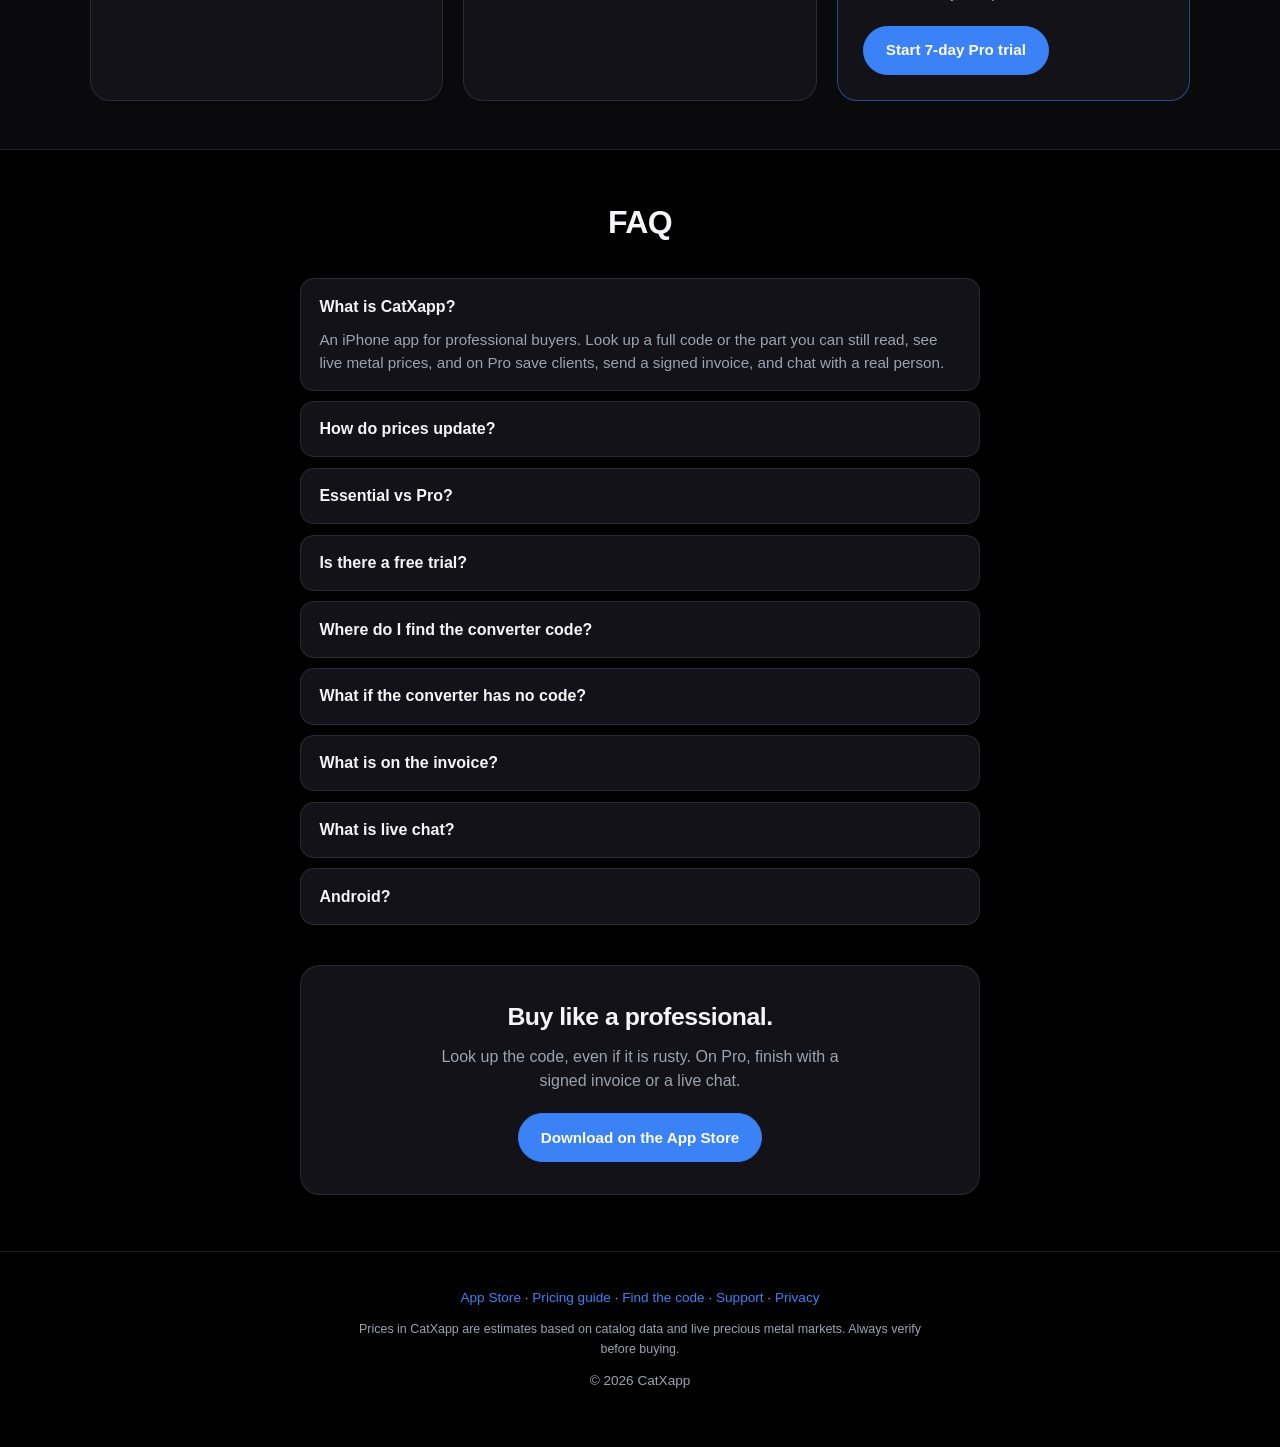
==== commit 7be056ec: "Mention Pro live chat across the site. Co-authored-by: Cursor <cursoragent@cursor.com>" ====
--- a/website/index.html
+++ b/website/index.html
@@ -5,22 +5,22 @@
   <meta name="viewport" content="width=device-width, initial-scale=1.0">
   <meta name="facebook-domain-verification" content="h4gbcyn7iybbsrwvybiato51m6f7g4">
   <title>CatXapp — Catalytic Converter Price Lookup for iPhone</title>
-  <meta name="description" content="CatXapp is the catalytic converter pricing app for professional buyers. Search full or partial codes, see live Pt·Pd·Rh prices, and on Pro build a cart, save clients, and send a signed one-page invoice. 10 free lookups/week. 7-day Pro trial.">
+  <meta name="description" content="CatXapp is the catalytic converter pricing app for professional buyers. Search full or partial codes, see live Pt·Pd·Rh prices, and on Pro build a cart, save clients, send a signed invoice, and chat with a real person. 10 free lookups/week. 7-day Pro trial.">
   <link rel="canonical" href="https://catxapp.com/">
   <meta name="robots" content="index, follow">
   <meta property="og:type" content="website">
   <meta property="og:site_name" content="CatXapp">
   <meta property="og:url" content="https://catxapp.com/">
   <meta property="og:title" content="CatXapp — Catalytic Converter Price Lookup for iPhone">
-  <meta property="og:description" content="Know what every cat is worth. Search a full or rusty partial code, see live metal prices, and send a signed invoice. 10 free lookups/week. 7-day Pro trial.">
+  <meta property="og:description" content="Know what every cat is worth. Search a full or rusty partial code, see live metal prices, send a signed invoice, and chat with a real person on Pro. 10 free lookups/week.">
   <meta property="og:image" content="https://catxapp.com/assets/screenshots/01-search-result.png">
   <meta name="twitter:card" content="summary_large_image">
   <meta name="twitter:title" content="CatXapp — Catalytic Converter Price Lookup">
-  <meta name="twitter:description" content="10 free lookups/week · full or partial codes · live Pt·Pd·Rh · signed invoices on Pro. iPhone.">
+  <meta name="twitter:description" content="10 free lookups/week · full or partial codes · live Pt·Pd·Rh · signed invoices and live chat on Pro. iPhone.">
   <meta name="twitter:image" content="https://catxapp.com/assets/screenshots/01-search-result.png">
   <link rel="icon" type="image/png" href="assets/favicon.png">
   <link rel="apple-touch-icon" href="assets/apple-touch-icon.png">
-  <link rel="stylesheet" href="styles.css?v=17">
+  <link rel="stylesheet" href="styles.css?v=19">
   <script src="site-config.js?v=10"></script>
   <!-- Google tag (gtag.js) -->
   <script async src="https://www.googletagmanager.com/gtag/js?id=G-38ZSBYS0C1"></script>
@@ -46,7 +46,7 @@
         "name": "CatXapp",
         "operatingSystem": "iOS",
         "applicationCategory": "BusinessApplication",
-        "description": "Catalytic converter price lookup for professional buyers. Search full or partial codes, see live platinum, palladium, and rhodium prices, and on Pro save clients and send a signed one-page invoice.",
+        "description": "Catalytic converter price lookup for professional buyers. Search full or partial codes, see live platinum, palladium, and rhodium prices, and on Pro save clients, send a signed one-page invoice, and chat with a real person.",
         "url": "https://catxapp.com/",
         "downloadUrl": "https://apps.apple.com/us/app/catxapp/id6784522794",
         "offers": {
@@ -81,7 +81,7 @@
             "name": "What is the difference between Essential and Pro?",
             "acceptedAnswer": {
               "@type": "Answer",
-              "text": "Essential is unlimited code lookup and live metal prices. Pro adds the cart, margin, saved loads, clients, and one-page purchase invoices with a finger signature. Free and Essential can see those screens. Pro is what unlocks them."
+              "text": "Essential is unlimited code lookup and live metal prices. Pro adds the cart, margin, saved loads, clients, one-page purchase invoices with a finger signature, and live chat with a real person. Free and Essential can see those screens. Pro is what unlocks them."
             }
           },
           {
@@ -203,6 +203,14 @@
         <figure class="phone">
           <img src="assets/screenshots/06-margin.png" alt="CatXapp profit margin slider in Pricing settings" width="470" height="1024" loading="lazy">
         </figure>
+      </div>
+
+      <div class="wrap feature feature-solo">
+        <div class="feature-text">
+          <h2>Stuck on a buy? <em>Talk to a real person.</em></h2>
+          <p>Pro includes live chat on Telegram. A real person answers, not a robot. Open it in the app under Settings → About → Telegram.</p>
+          <p class="pro-note">Pro feature</p>
+        </div>
       </div>
     </section>
 
@@ -238,7 +246,7 @@
           <article class="plan plan-hot">
             <p class="plan-badge">Most popular</p>
             <h3>Pro</h3>
-            <p class="plan-desc">Clients, signed invoices, cart &amp; PDF</p>
+            <p class="plan-desc">Clients, signed invoices, cart, PDF &amp; live chat</p>
             <p class="plan-price"><strong>$13.99</strong> / mo</p>
             <ul>
               <li>Everything in Essential</li>
@@ -246,6 +254,7 @@
               <li>Cart, margin, and saved loads</li>
               <li>Add converters that have no code</li>
               <li>Clients and one-page signed invoices</li>
+              <li>Live chat with a real person</li>
               <li>$119.99 / year option</li>
             </ul>
             <a class="btn btn-blue js-store" href="https://apps.apple.com/us/app/catxapp/id6784522794" rel="noopener">Start 7-day Pro trial</a>
@@ -262,7 +271,7 @@
         <div class="faq-items">
           <details open>
             <summary>What is CatXapp?</summary>
-            <p>An iPhone app for professional buyers. Look up a full code or the part you can still read, see live metal prices, and on Pro save clients and send a signed invoice.</p>
+            <p>An iPhone app for professional buyers. Look up a full code or the part you can still read, see live metal prices, and on Pro save clients, send a signed invoice, and chat with a real person.</p>
           </details>
           <details>
             <summary>How do prices update?</summary>
@@ -270,7 +279,7 @@
           </details>
           <details>
             <summary>Essential vs Pro?</summary>
-            <p>Free: 10 lookups a week. Essential: unlimited lookup and live metal prices. Pro: cart, margin, saved loads, clients, and one-page invoices with a finger signature. You can see Cart and Clients on any plan. Pro is what lets you use them.</p>
+            <p>Free: 10 lookups a week. Essential: unlimited lookup and live metal prices. Pro: cart, margin, saved loads, clients, one-page invoices with a finger signature, and live chat with a real person. You can see Cart and Clients on any plan. Pro is what lets you use them.</p>
           </details>
           <details>
             <summary>Is there a free trial?</summary>
@@ -289,6 +298,10 @@
             <p>One page. Your company, the seller, how many catalytic converters, and the total price. Not a list of every code. You can add a finger signature, preview it before saving, and open it again from Invoices.</p>
           </details>
           <details>
+            <summary>What is live chat?</summary>
+            <p>On Pro, open Settings → About → Telegram. A real person answers, not a robot. Please be polite. No insults, no spam, and no rude messages.</p>
+          </details>
+          <details>
             <summary>Android?</summary>
             <p>iPhone only for now — requires iOS 17 or later.</p>
           </details>
@@ -296,7 +309,7 @@
 
         <div class="bottom-cta">
           <h2>Buy like a professional.</h2>
-          <p>Look up the code, even if it is rusty. On Pro, finish with a signed invoice.</p>
+          <p>Look up the code, even if it is rusty. On Pro, finish with a signed invoice or a live chat.</p>
           <a class="btn btn-blue js-store" href="https://apps.apple.com/us/app/catxapp/id6784522794" rel="noopener">Download on the App Store</a>
         </div>
       </div>
--- a/website/styles.css
+++ b/website/styles.css
@@ -460,14 +460,14 @@
 @media (max-width: 700px) {
   .topbar-inner {
     flex-wrap: wrap;
-    row-gap: 0.1rem;
-    padding-bottom: 0.55rem;
+    row-gap: 0;
+    padding-bottom: 0.7rem;
   }
   .topbar-links {
     order: 1;
     flex-basis: 100%;
     margin-left: 0;
-    padding-top: 0.15rem;
+    margin-top: 1.5rem;
   }
   .topbar-inner > .btn { margin-left: auto; }
   .topbar-link { font-size: 0.85rem; }
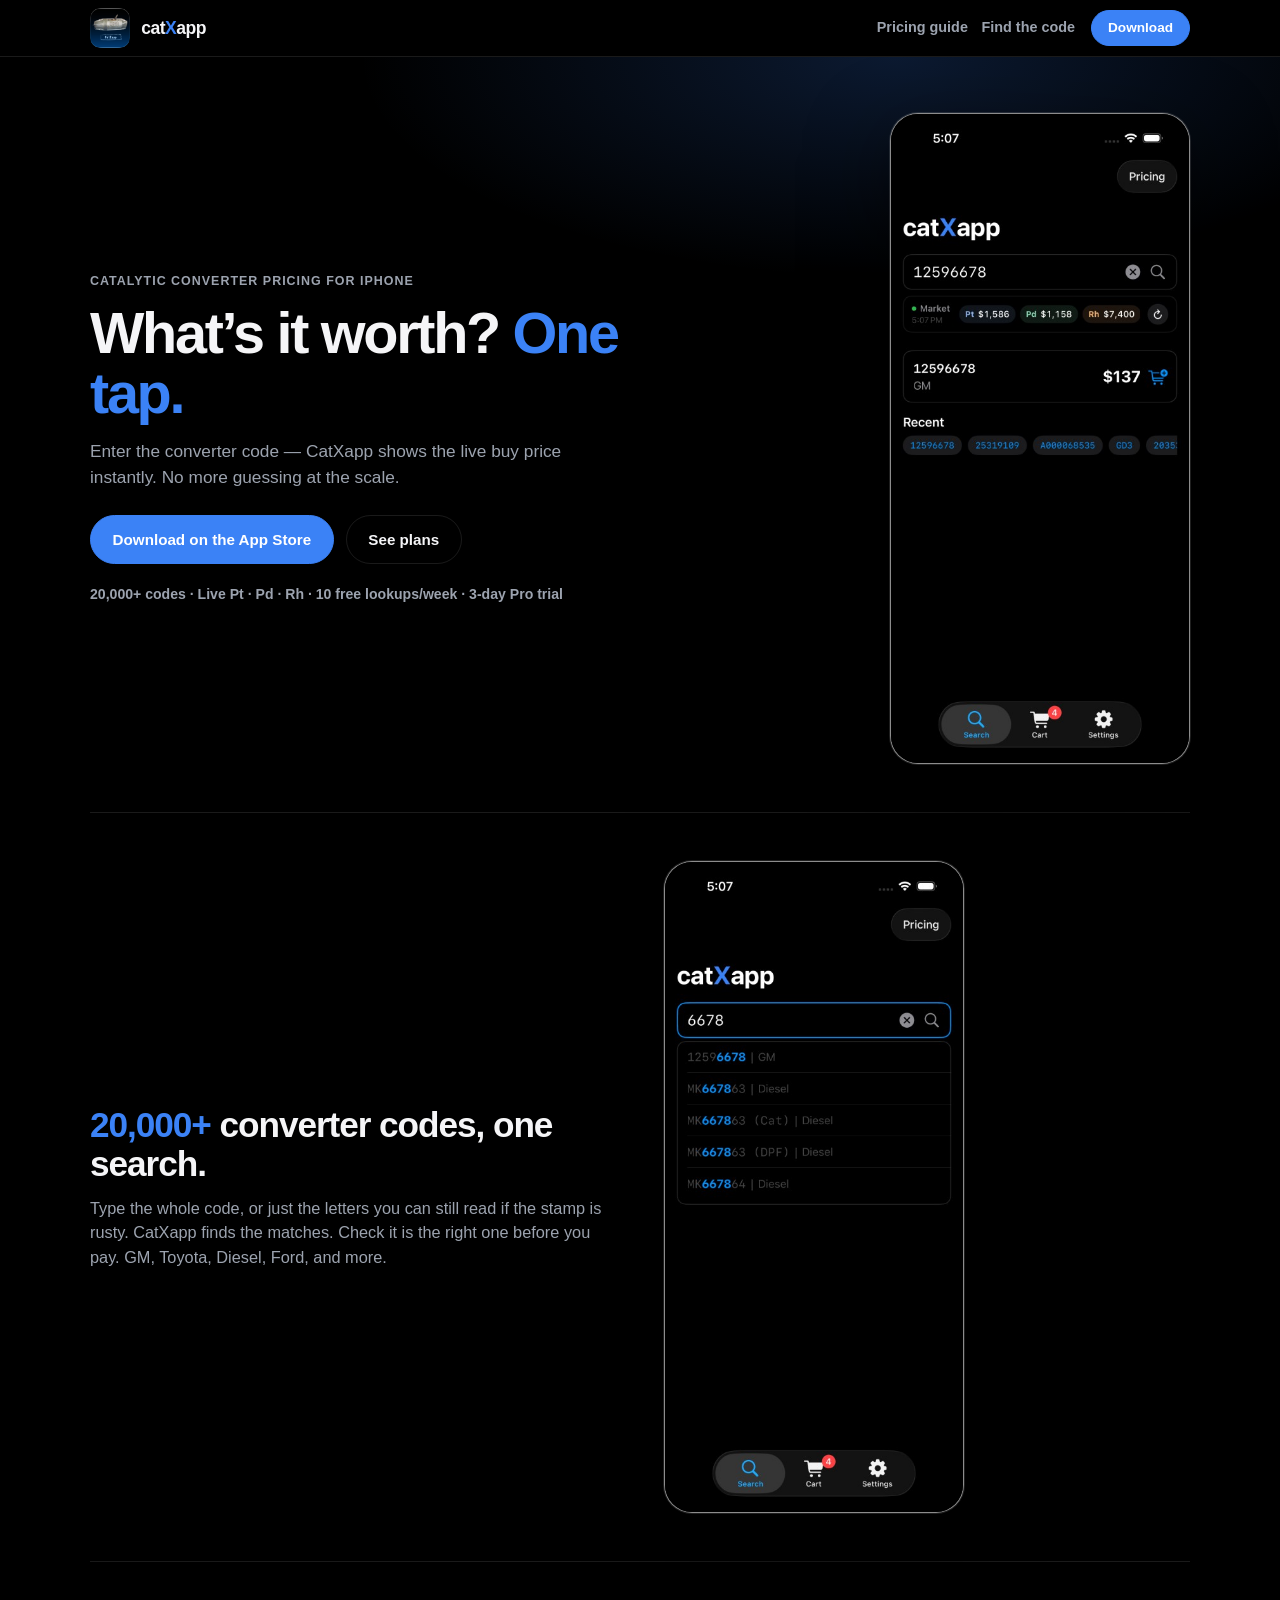
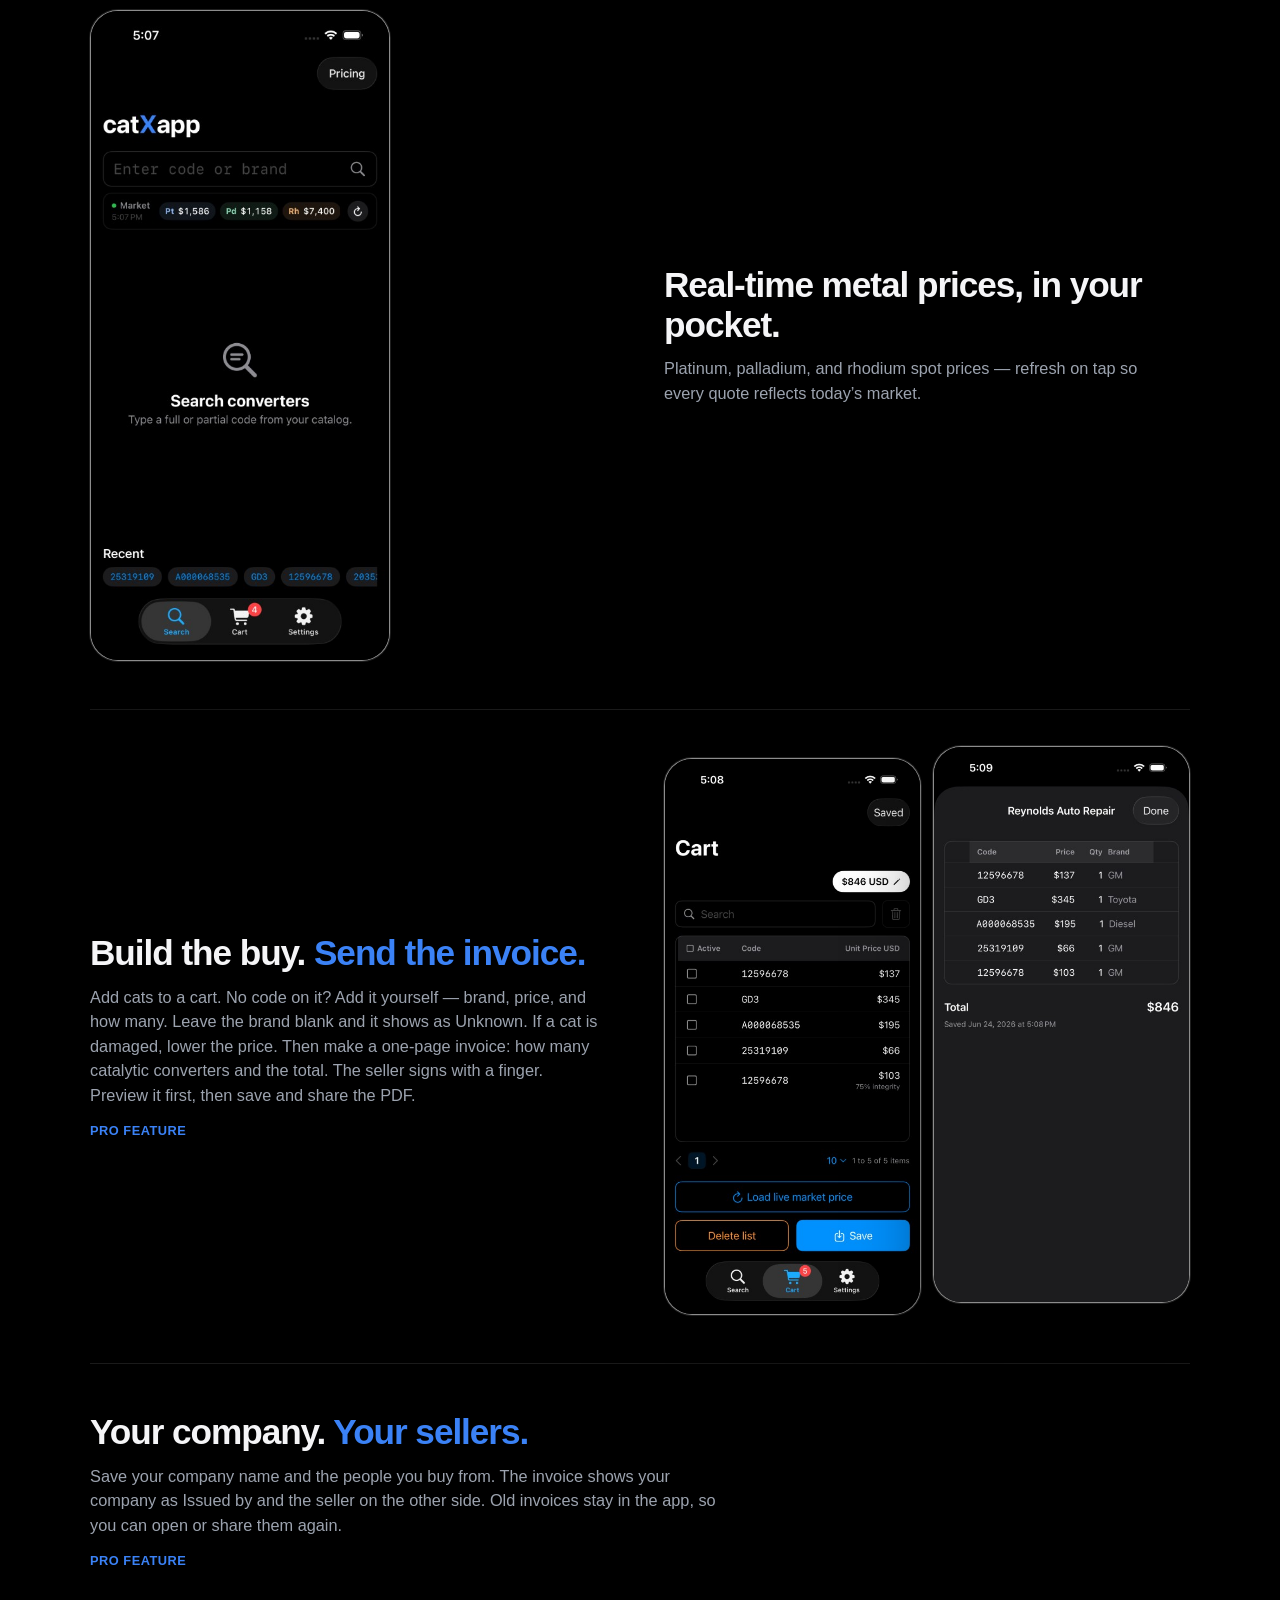
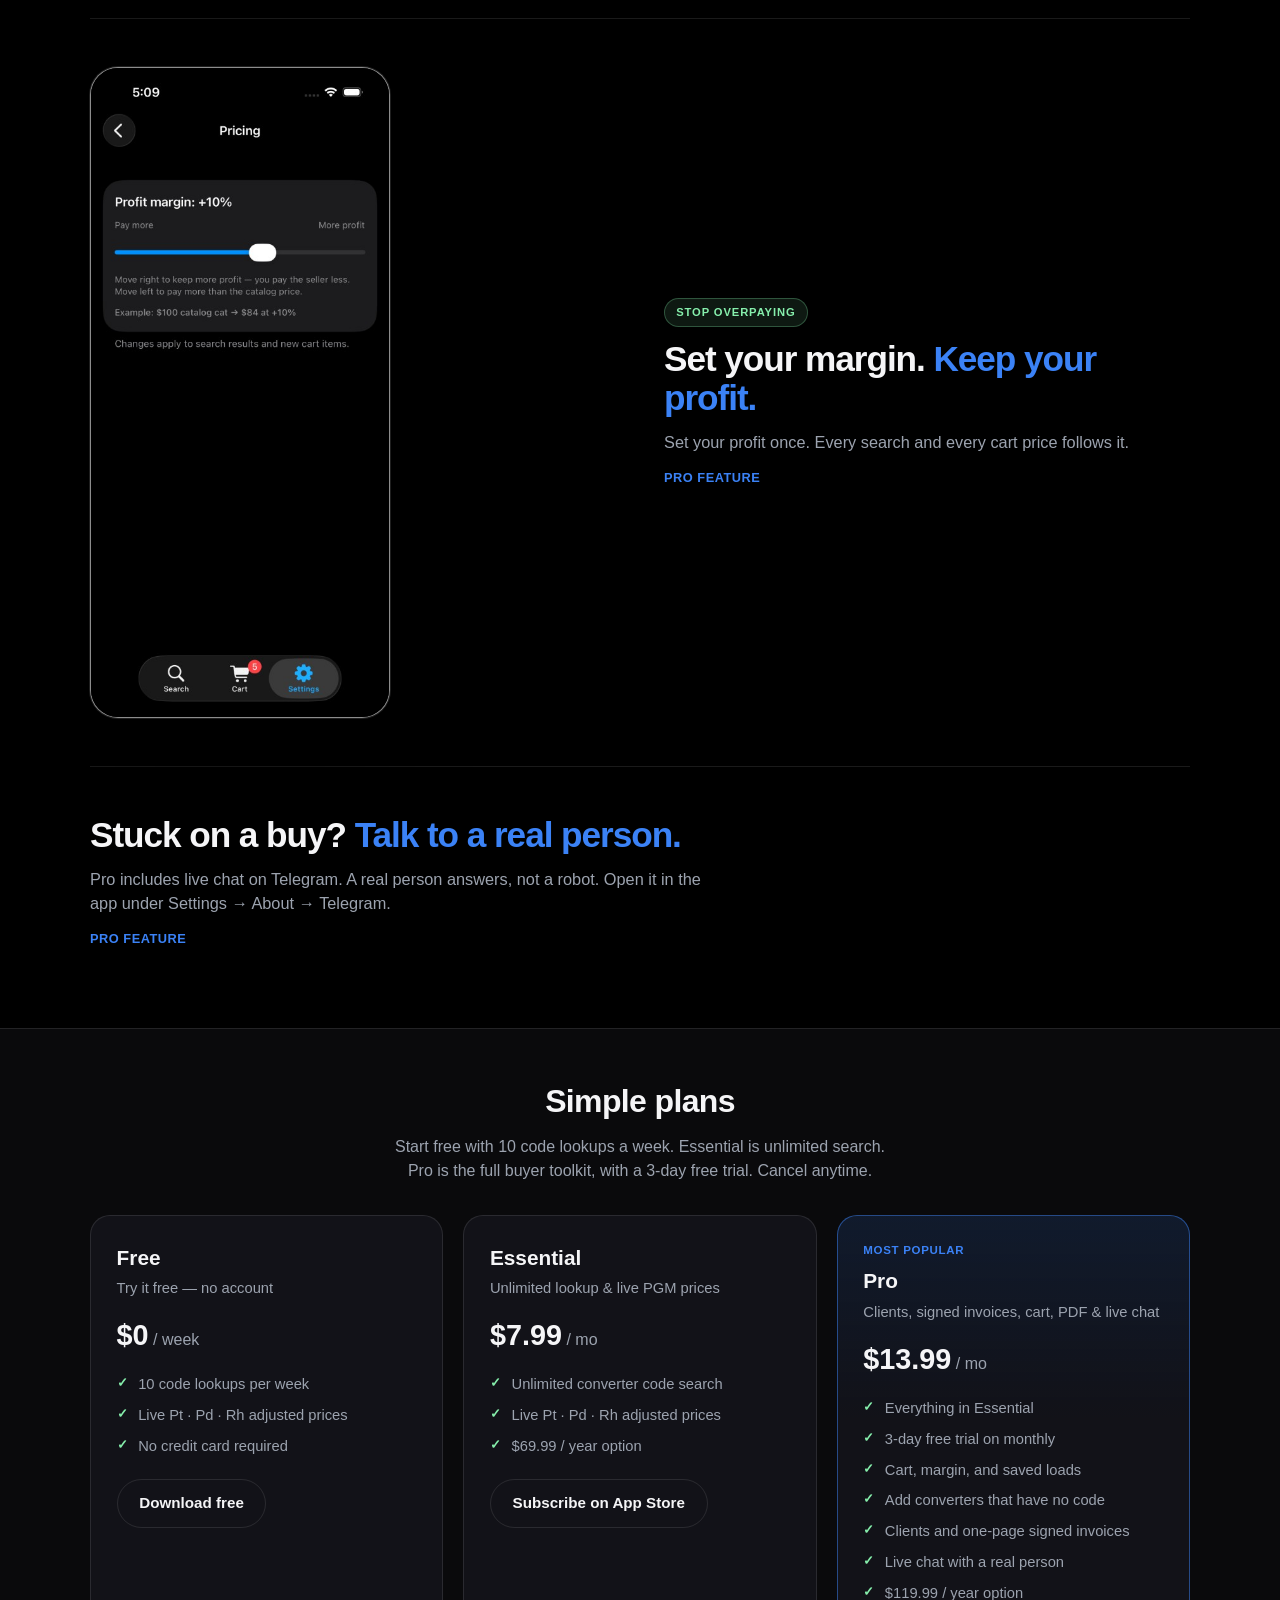
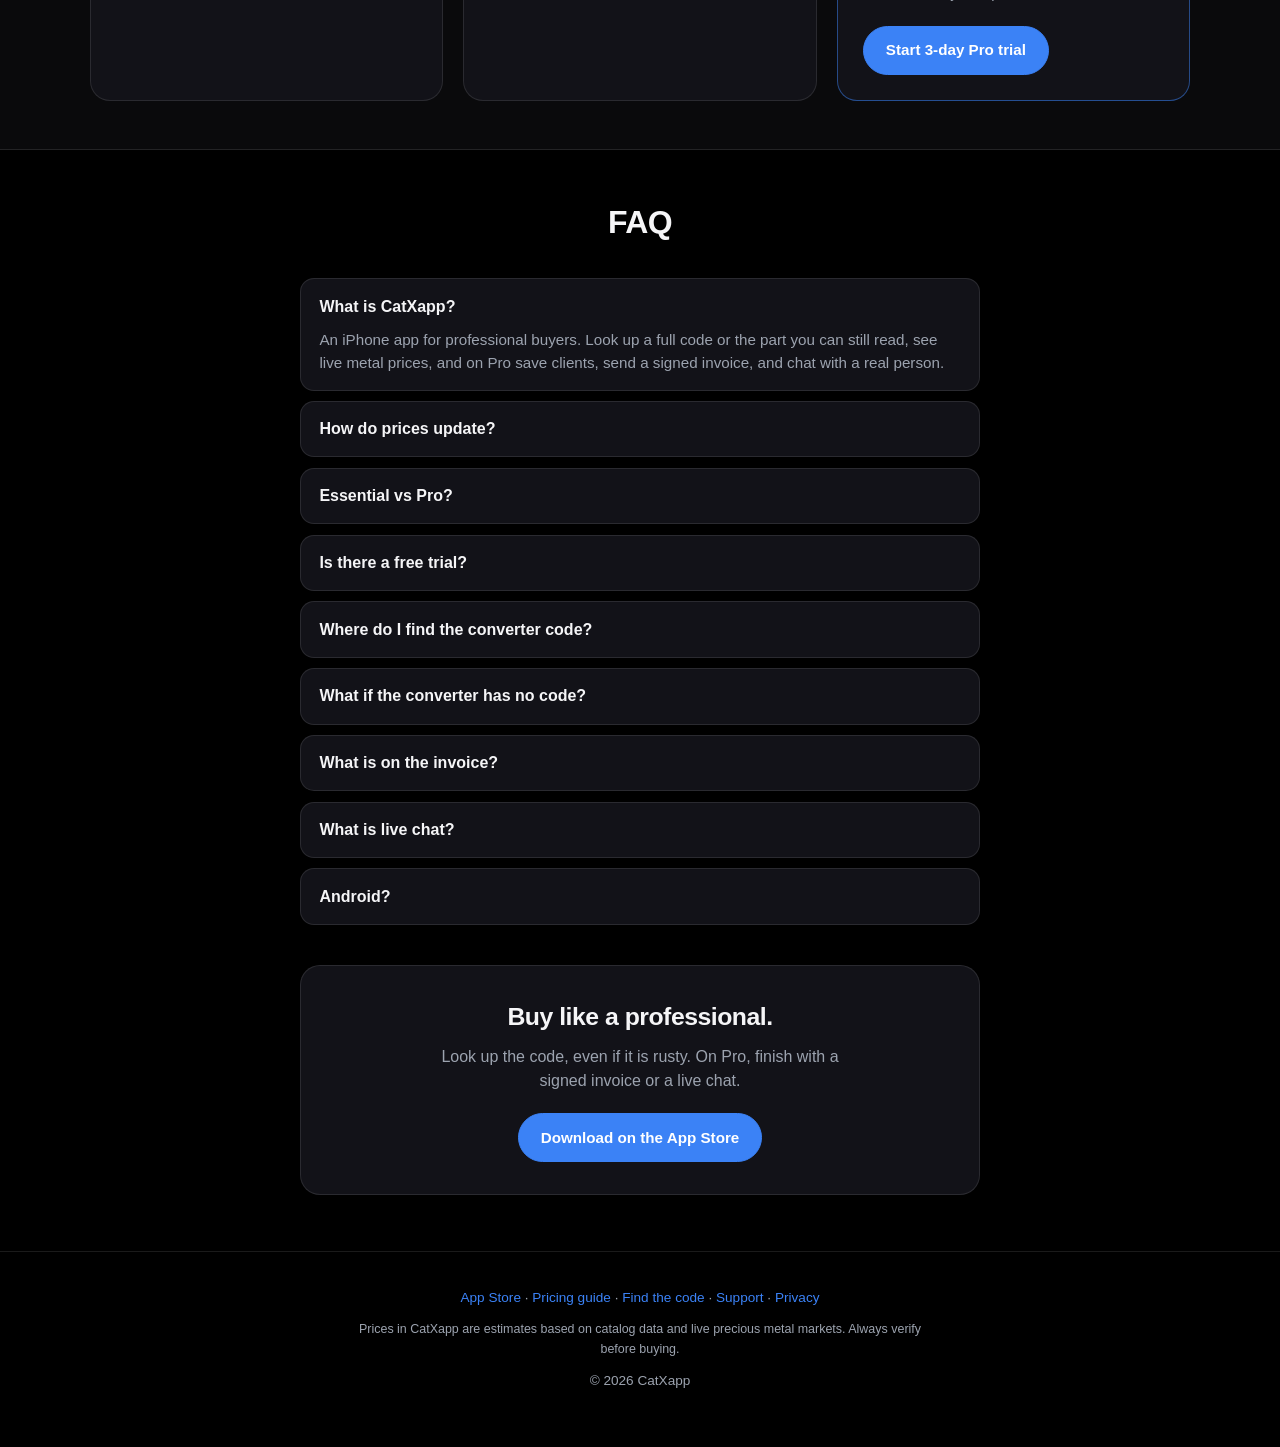
==== commit 02d69a8c: "Say the Pro trial is 3 days on the site. Co-authored-by: Cursor <cursoragent@cursor.com>" ====
--- a/website/index.html
+++ b/website/index.html
@@ -5,7 +5,7 @@
   <meta name="viewport" content="width=device-width, initial-scale=1.0">
   <meta name="facebook-domain-verification" content="h4gbcyn7iybbsrwvybiato51m6f7g4">
   <title>CatXapp — Catalytic Converter Price Lookup for iPhone</title>
-  <meta name="description" content="CatXapp is the catalytic converter pricing app for professional buyers. Search full or partial codes, see live Pt·Pd·Rh prices, and on Pro build a cart, save clients, send a signed invoice, and chat with a real person. 10 free lookups/week. 7-day Pro trial.">
+  <meta name="description" content="CatXapp is the catalytic converter pricing app for professional buyers. Search full or partial codes, see live Pt·Pd·Rh prices, and on Pro build a cart, save clients, send a signed invoice, and chat with a real person. 10 free lookups/week. 3-day Pro trial.">
   <link rel="canonical" href="https://catxapp.com/">
   <meta name="robots" content="index, follow">
   <meta property="og:type" content="website">
@@ -20,7 +20,7 @@
   <meta name="twitter:image" content="https://catxapp.com/assets/screenshots/01-search-result.png">
   <link rel="icon" type="image/png" href="assets/favicon.png">
   <link rel="apple-touch-icon" href="assets/apple-touch-icon.png">
-  <link rel="stylesheet" href="styles.css?v=19">
+  <link rel="stylesheet" href="styles.css?v=20">
   <script src="site-config.js?v=10"></script>
   <!-- Google tag (gtag.js) -->
   <script async src="https://www.googletagmanager.com/gtag/js?id=G-38ZSBYS0C1"></script>
@@ -89,7 +89,7 @@
             "name": "Is there a free trial?",
             "acceptedAnswer": {
               "@type": "Answer",
-              "text": "Yes. New users get 10 free code lookups per week with no account. CatXapp Pro monthly also includes a 7-day free trial through the App Store. Cancel anytime in Apple Account settings."
+              "text": "Yes. New users get 10 free code lookups per week with no account. CatXapp Pro monthly also includes a 3-day free trial through the App Store. Cancel anytime in Apple Account settings."
             }
           },
           {
@@ -135,7 +135,7 @@
             <a class="btn btn-blue js-store" href="https://apps.apple.com/us/app/catxapp/id6784522794" rel="noopener">Download on the App Store</a>
             <a class="btn btn-outline" href="#pricing">See plans</a>
           </div>
-          <p class="meta">20,000+ codes · Live Pt · Pd · Rh · 10 free lookups/week · 7-day Pro trial</p>
+          <p class="meta">20,000+ codes · Live Pt · Pd · Rh · 10 free lookups/week · 3-day Pro trial</p>
         </div>
         <figure class="phone">
           <img
@@ -218,7 +218,7 @@
       <div class="wrap">
         <header class="block-head">
           <h2 id="pricing-title">Simple plans</h2>
-          <p>Start free with 10 code lookups a week. Essential is unlimited search. Pro is the full buyer toolkit, with a 7-day free trial. Cancel anytime.</p>
+          <p>Start free with 10 code lookups a week. Essential is unlimited search. Pro is the full buyer toolkit, with a 3-day free trial. Cancel anytime.</p>
         </header>
         <div class="plans">
           <article class="plan">
@@ -250,14 +250,14 @@
             <p class="plan-price"><strong>$13.99</strong> / mo</p>
             <ul>
               <li>Everything in Essential</li>
-              <li>7-day free trial on monthly</li>
+              <li>3-day free trial on monthly</li>
               <li>Cart, margin, and saved loads</li>
               <li>Add converters that have no code</li>
               <li>Clients and one-page signed invoices</li>
               <li>Live chat with a real person</li>
               <li>$119.99 / year option</li>
             </ul>
-            <a class="btn btn-blue js-store" href="https://apps.apple.com/us/app/catxapp/id6784522794" rel="noopener">Start 7-day Pro trial</a>
+            <a class="btn btn-blue js-store" href="https://apps.apple.com/us/app/catxapp/id6784522794" rel="noopener">Start 3-day Pro trial</a>
           </article>
         </div>
       </div>
@@ -283,7 +283,7 @@
           </details>
           <details>
             <summary>Is there a free trial?</summary>
-            <p>Yes. Download free and get 10 code lookups per week with no account. Pro monthly also includes a <strong>7-day</strong> free trial via the App Store. Cancel in Settings → Apple Account → Subscriptions.</p>
+            <p>Yes. Download free and get 10 code lookups per week with no account. Pro monthly also includes a <strong>3-day</strong> free trial via the App Store. Cancel in Settings → Apple Account → Subscriptions.</p>
           </details>
           <details>
             <summary>Where do I find the converter code?</summary>
--- a/website/styles.css
+++ b/website/styles.css
@@ -459,17 +459,34 @@
 .guide-crumbs a:hover { color: var(--text); }
 @media (max-width: 700px) {
   .topbar-inner {
-    flex-wrap: wrap;
-    row-gap: 0;
+    display: grid;
+    grid-template-columns: minmax(0, 1fr) auto;
+    grid-template-areas:
+      "brand download"
+      "links links";
+    align-items: center;
+    column-gap: 0.75rem;
+    row-gap: 0.85rem;
+    min-height: 0;
+    padding-top: 0.55rem;
     padding-bottom: 0.7rem;
   }
+  .brand {
+    grid-area: brand;
+    align-self: center;
+  }
   .topbar-links {
-    order: 1;
-    flex-basis: 100%;
-    margin-left: 0;
-    margin-top: 1.5rem;
-  }
-  .topbar-inner > .btn { margin-left: auto; }
+    grid-area: links;
+    flex-basis: auto;
+    margin: 0;
+    justify-self: start;
+  }
+  .topbar-inner > .btn {
+    grid-area: download;
+    margin: 0;
+    justify-self: end;
+    align-self: center;
+  }
   .topbar-link { font-size: 0.85rem; }
 }
 
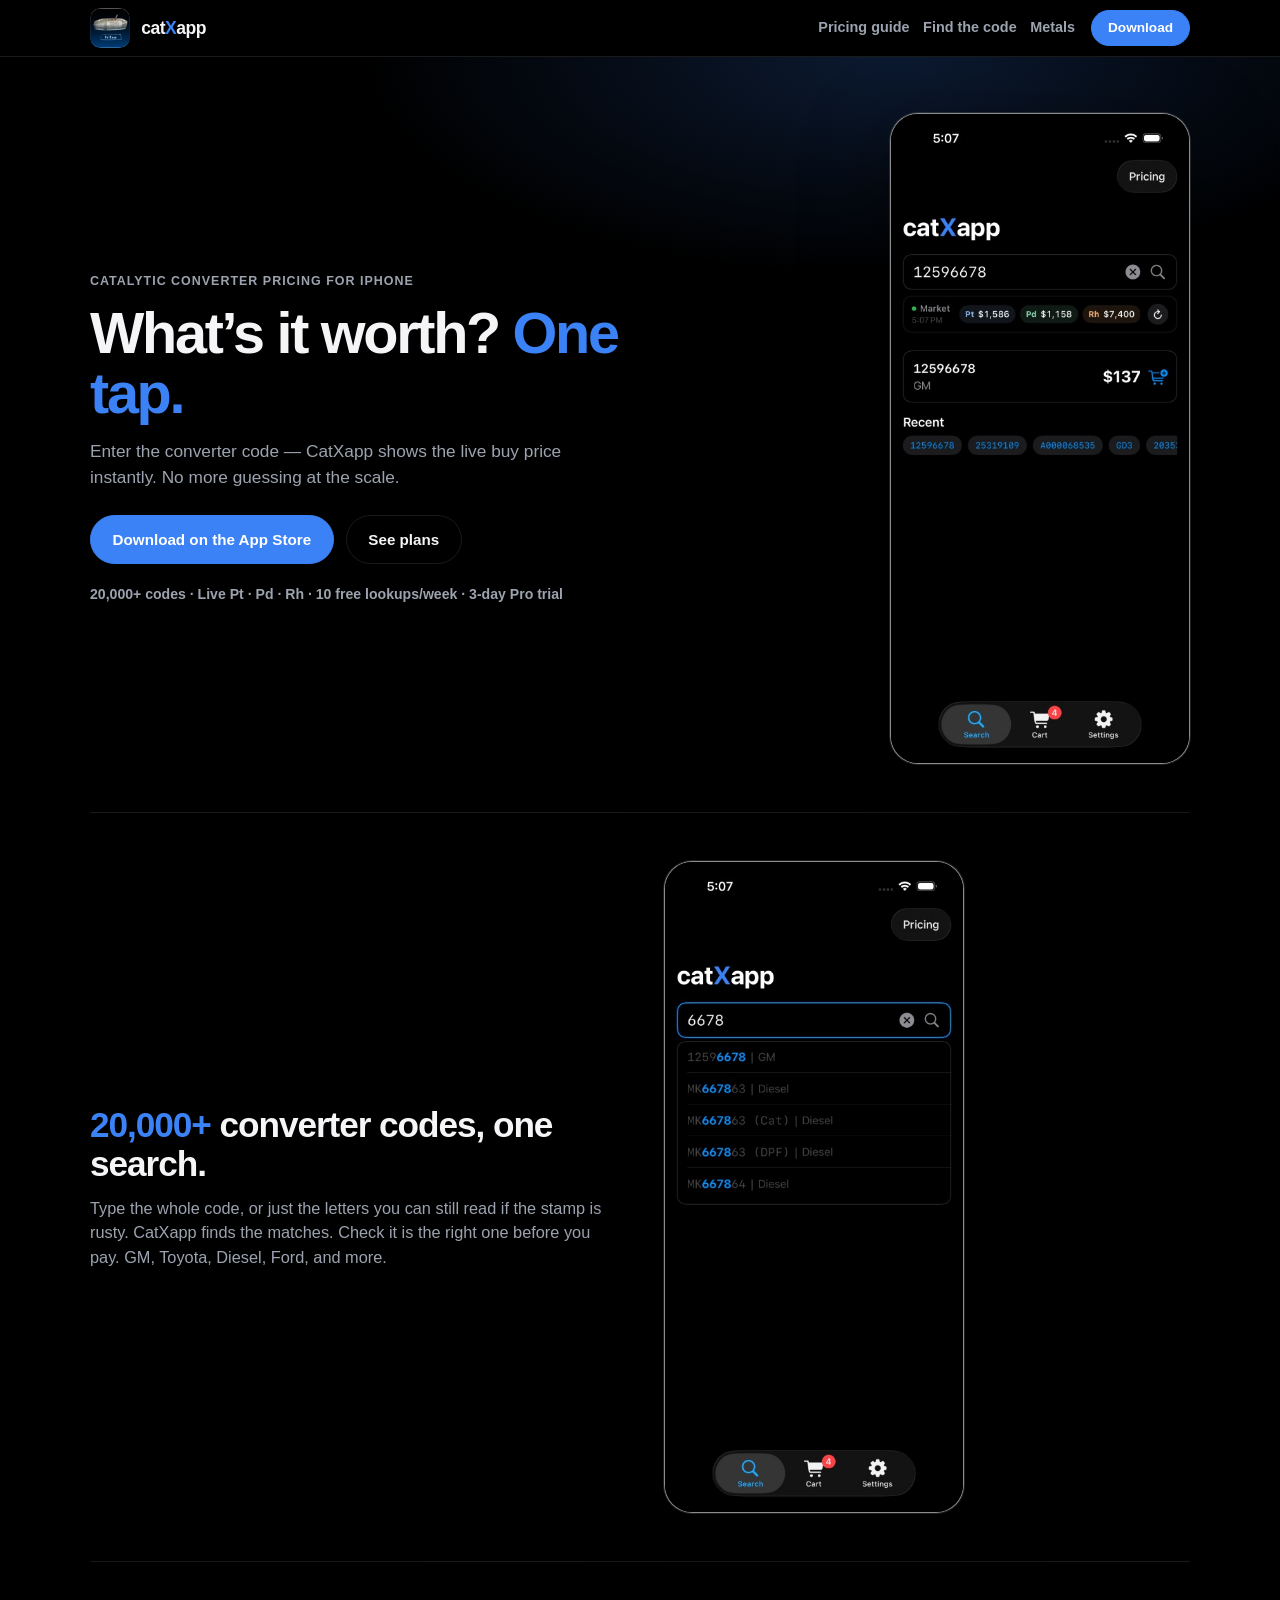
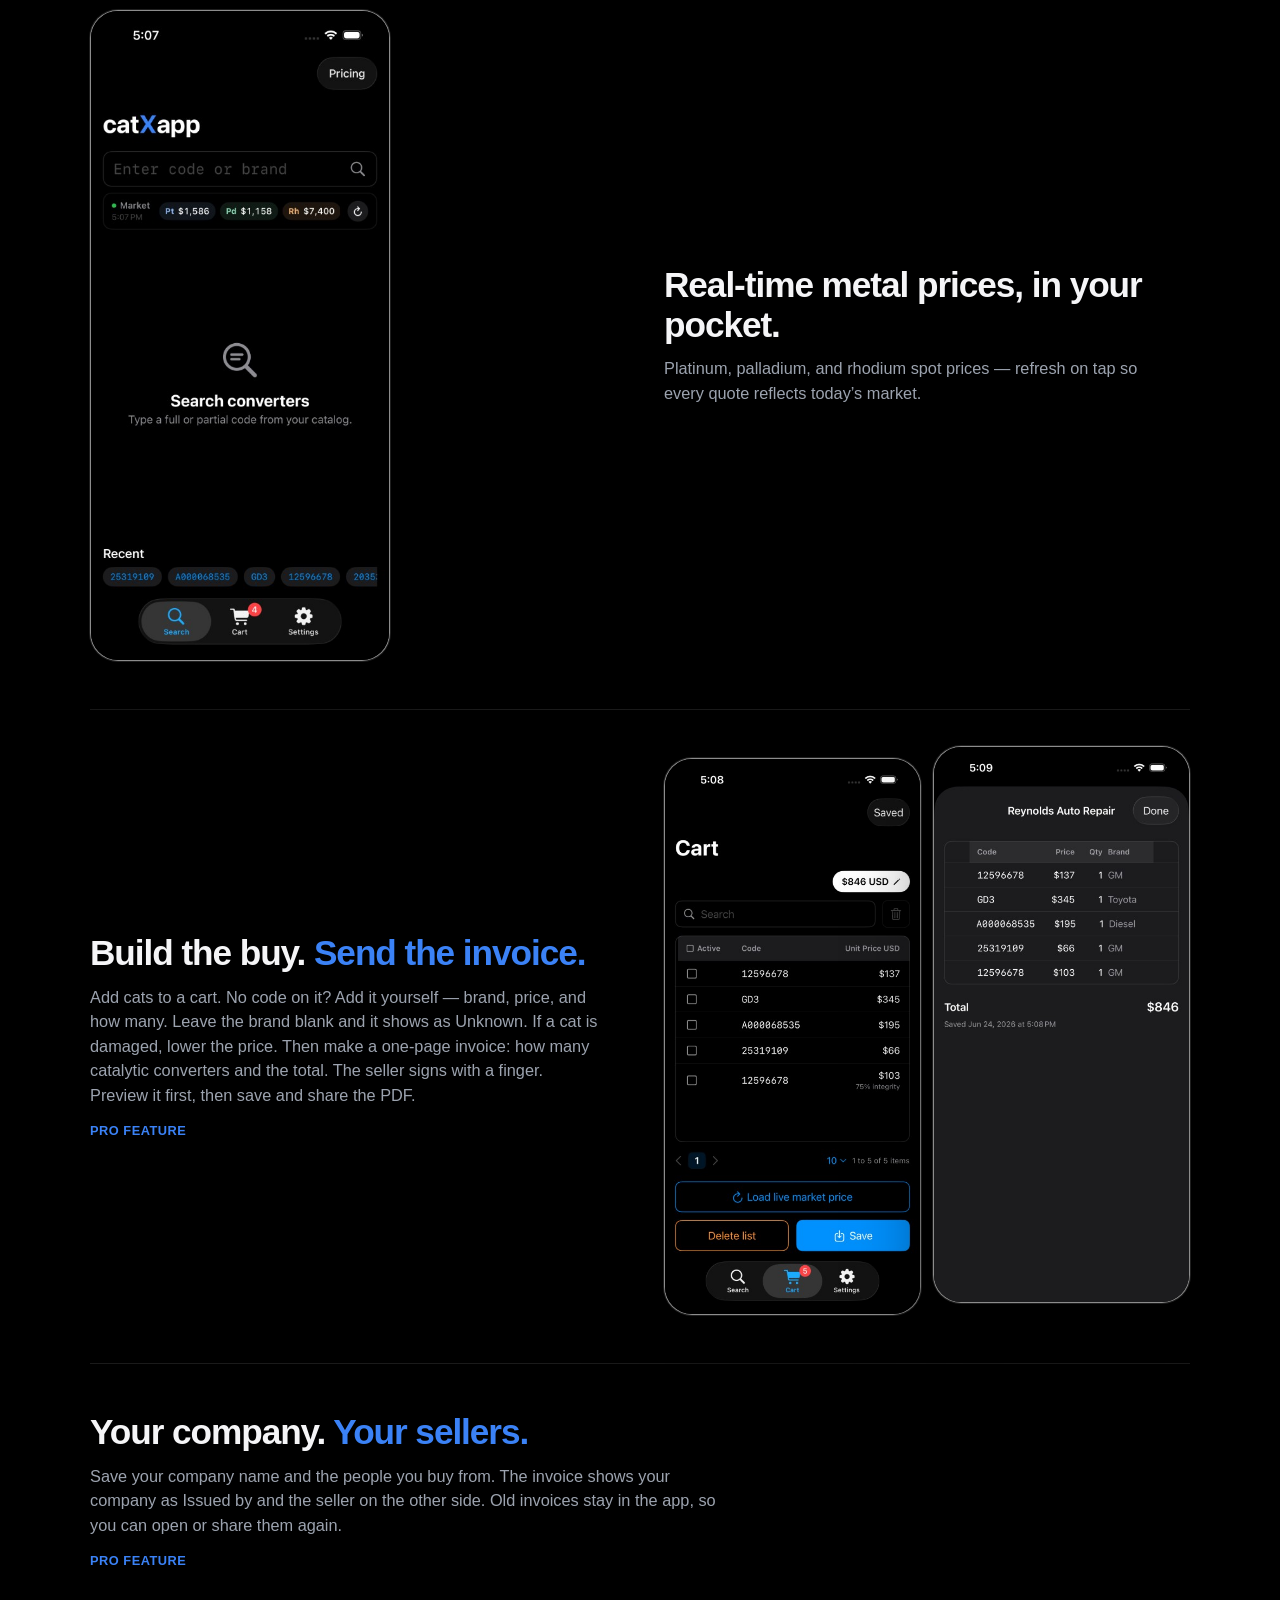
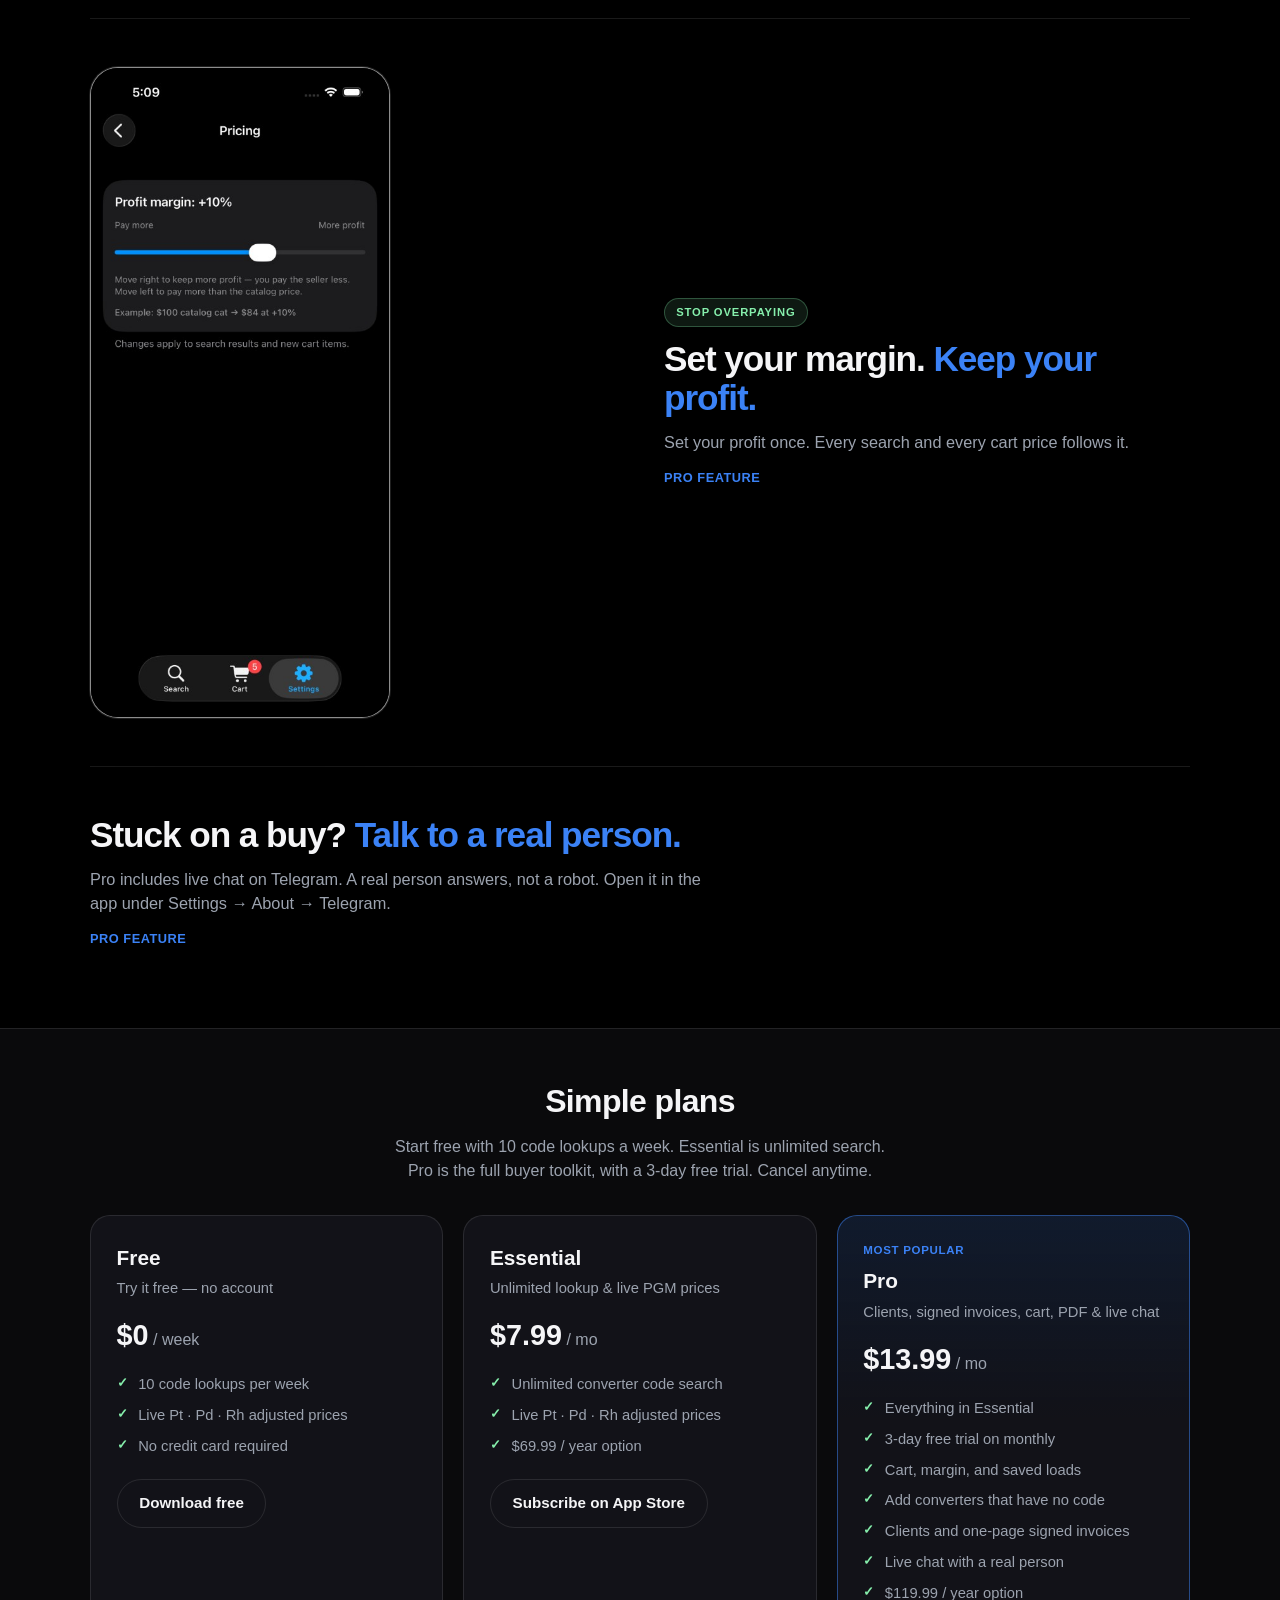
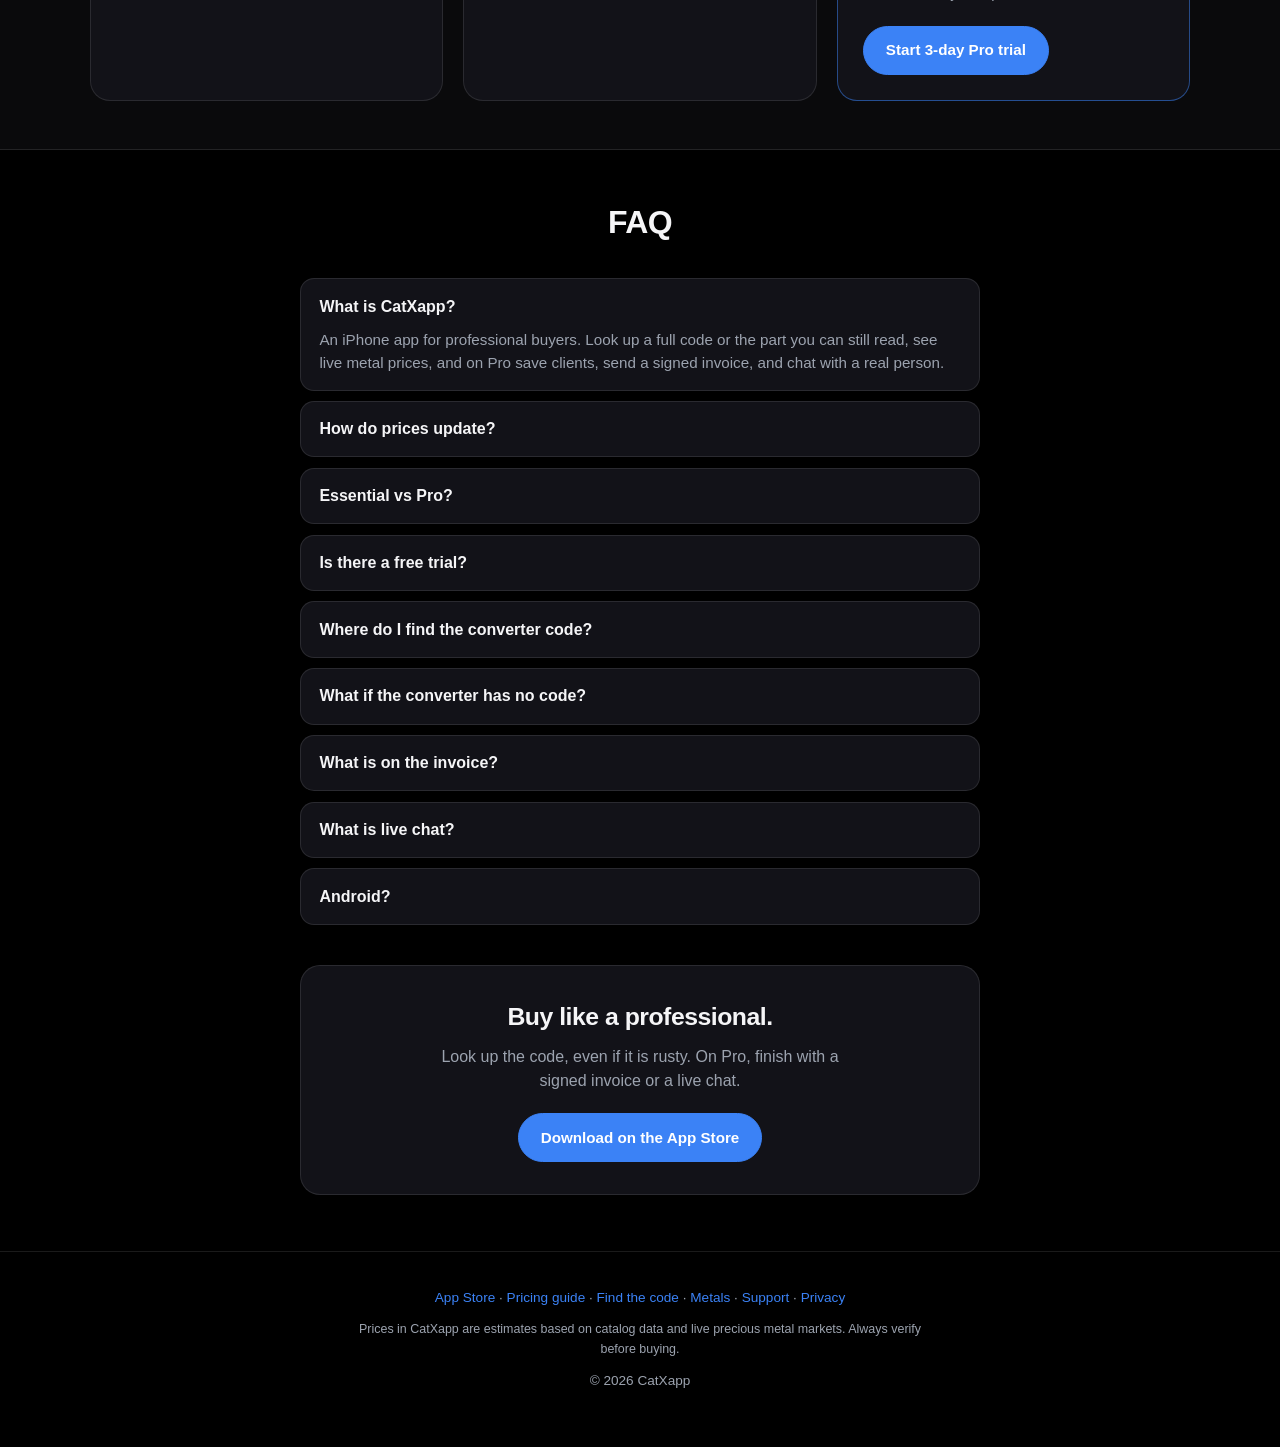
==== commit f0777e60: "Add SEO guide on why catalytic converter prices move with PGMs. Co-authored-by: Cursor <cursoragent@" ====
--- a/website/index.html
+++ b/website/index.html
@@ -4,19 +4,19 @@
   <meta charset="UTF-8">
   <meta name="viewport" content="width=device-width, initial-scale=1.0">
   <meta name="facebook-domain-verification" content="h4gbcyn7iybbsrwvybiato51m6f7g4">
-  <title>CatXapp — Catalytic Converter Price Lookup for iPhone</title>
-  <meta name="description" content="CatXapp is the catalytic converter pricing app for professional buyers. Search full or partial codes, see live Pt·Pd·Rh prices, and on Pro build a cart, save clients, send a signed invoice, and chat with a real person. 10 free lookups/week. 3-day Pro trial.">
+  <title>Catalytic Converter Price App for iPhone — CatXapp</title>
+  <meta name="description" content="Catalytic converter price app for buyers. Look up full or partial codes, see live Pt·Pd·Rh prices, build carts, and send signed invoices. 10 free lookups/week on iPhone.">
   <link rel="canonical" href="https://catxapp.com/">
   <meta name="robots" content="index, follow">
   <meta property="og:type" content="website">
   <meta property="og:site_name" content="CatXapp">
   <meta property="og:url" content="https://catxapp.com/">
-  <meta property="og:title" content="CatXapp — Catalytic Converter Price Lookup for iPhone">
-  <meta property="og:description" content="Know what every cat is worth. Search a full or rusty partial code, see live metal prices, send a signed invoice, and chat with a real person on Pro. 10 free lookups/week.">
+  <meta property="og:title" content="Catalytic Converter Price App for iPhone — CatXapp">
+  <meta property="og:description" content="Look up catalytic converter prices by code — full or rusty partial stamps. Live metal markets, margin, signed invoices. Free to try on iPhone.">
   <meta property="og:image" content="https://catxapp.com/assets/screenshots/01-search-result.png">
   <meta name="twitter:card" content="summary_large_image">
-  <meta name="twitter:title" content="CatXapp — Catalytic Converter Price Lookup">
-  <meta name="twitter:description" content="10 free lookups/week · full or partial codes · live Pt·Pd·Rh · signed invoices and live chat on Pro. iPhone.">
+  <meta name="twitter:title" content="Catalytic Converter Price App — CatXapp">
+  <meta name="twitter:description" content="Code lookup · live Pt·Pd·Rh · partial search · invoices on Pro. 10 free lookups/week on iPhone.">
   <meta name="twitter:image" content="https://catxapp.com/assets/screenshots/01-search-result.png">
   <link rel="icon" type="image/png" href="assets/favicon.png">
   <link rel="apple-touch-icon" href="assets/apple-touch-icon.png">
@@ -118,6 +118,7 @@
       <nav class="topbar-links" aria-label="Guides">
         <a class="topbar-link" href="how-to-price-catalytic-converter.html">Pricing guide</a>
         <a class="topbar-link" href="where-to-find-catalytic-converter-code.html">Find the code</a>
+        <a class="topbar-link" href="why-catalytic-converter-prices-move.html">Metals</a>
       </nav>
       <a class="btn btn-blue btn-small js-store" href="https://apps.apple.com/us/app/catxapp/id6784522794" rel="noopener">Download</a>
     </div>
@@ -325,6 +326,8 @@
         ·
         <a href="where-to-find-catalytic-converter-code.html">Find the code</a>
         ·
+        <a href="why-catalytic-converter-prices-move.html">Metals</a>
+        ·
         <a href="support.html">Support</a>
         ·
         <a href="privacy.html">Privacy</a>
